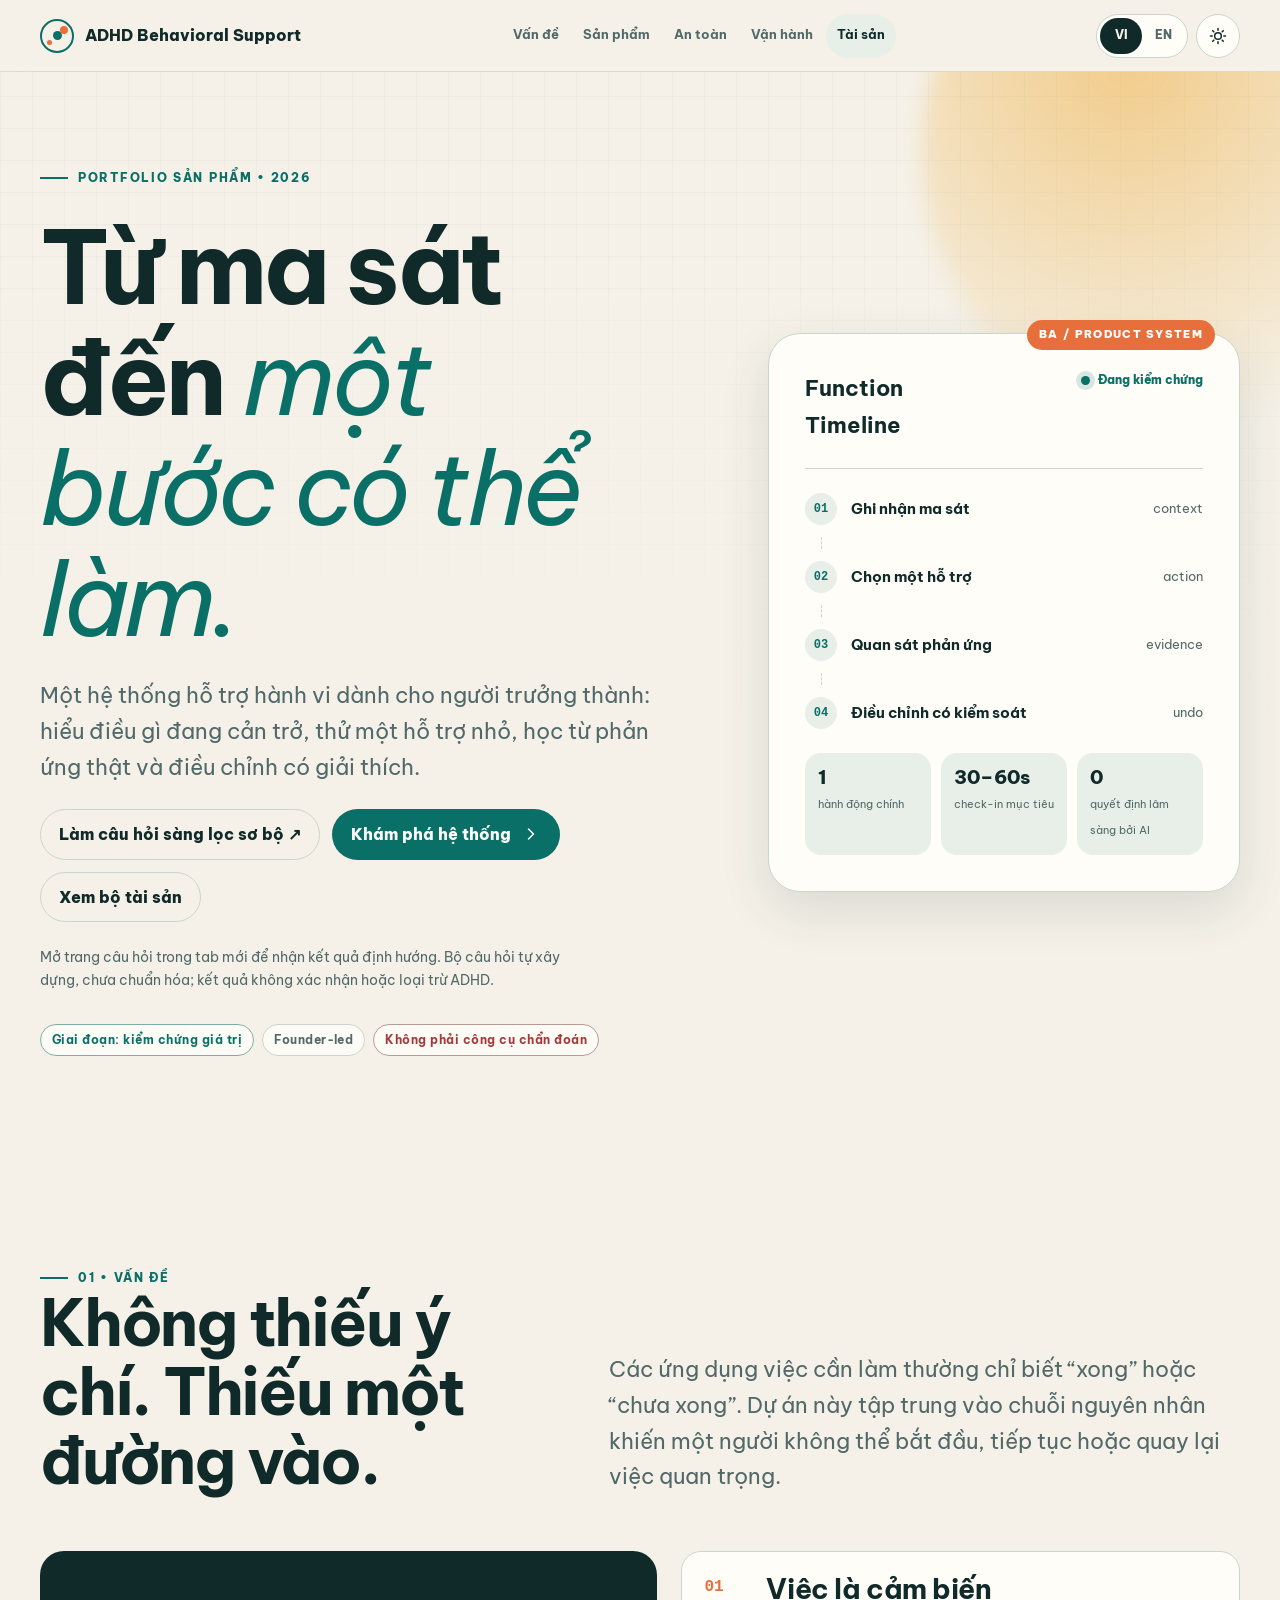
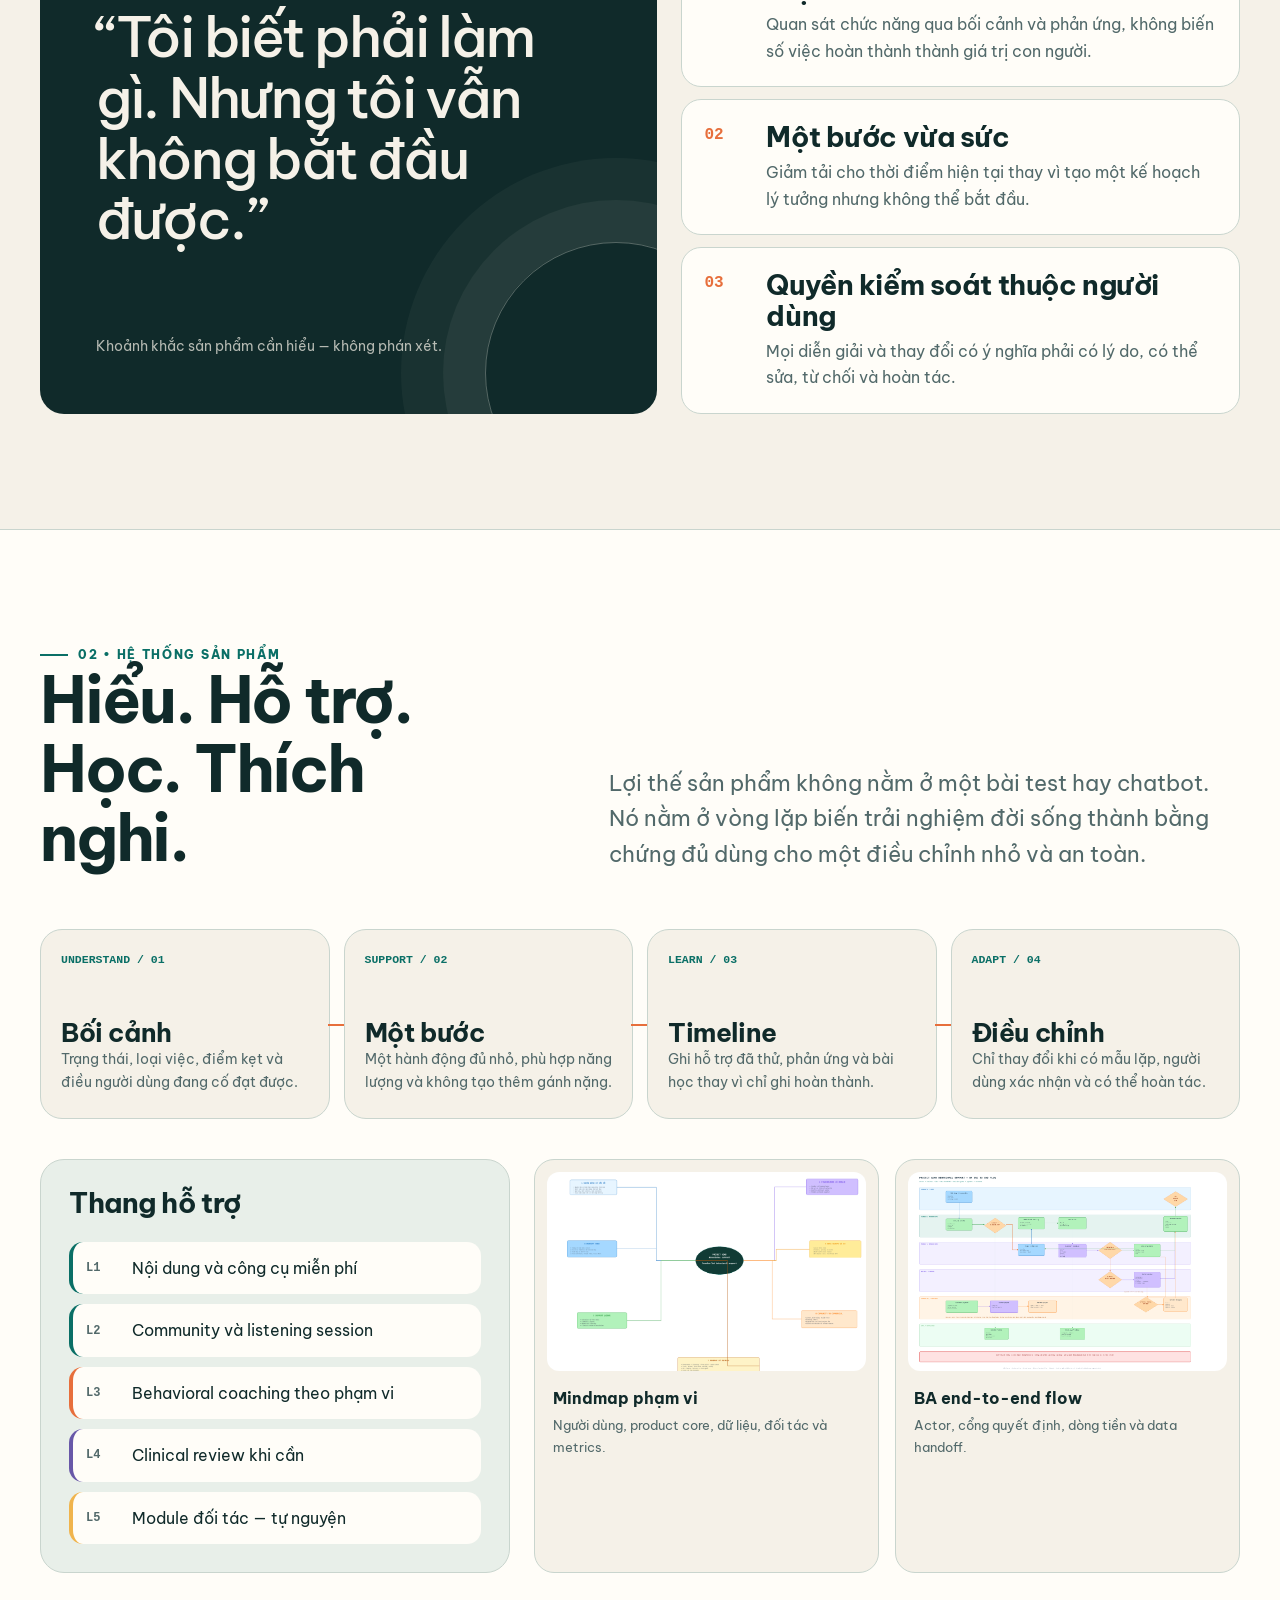
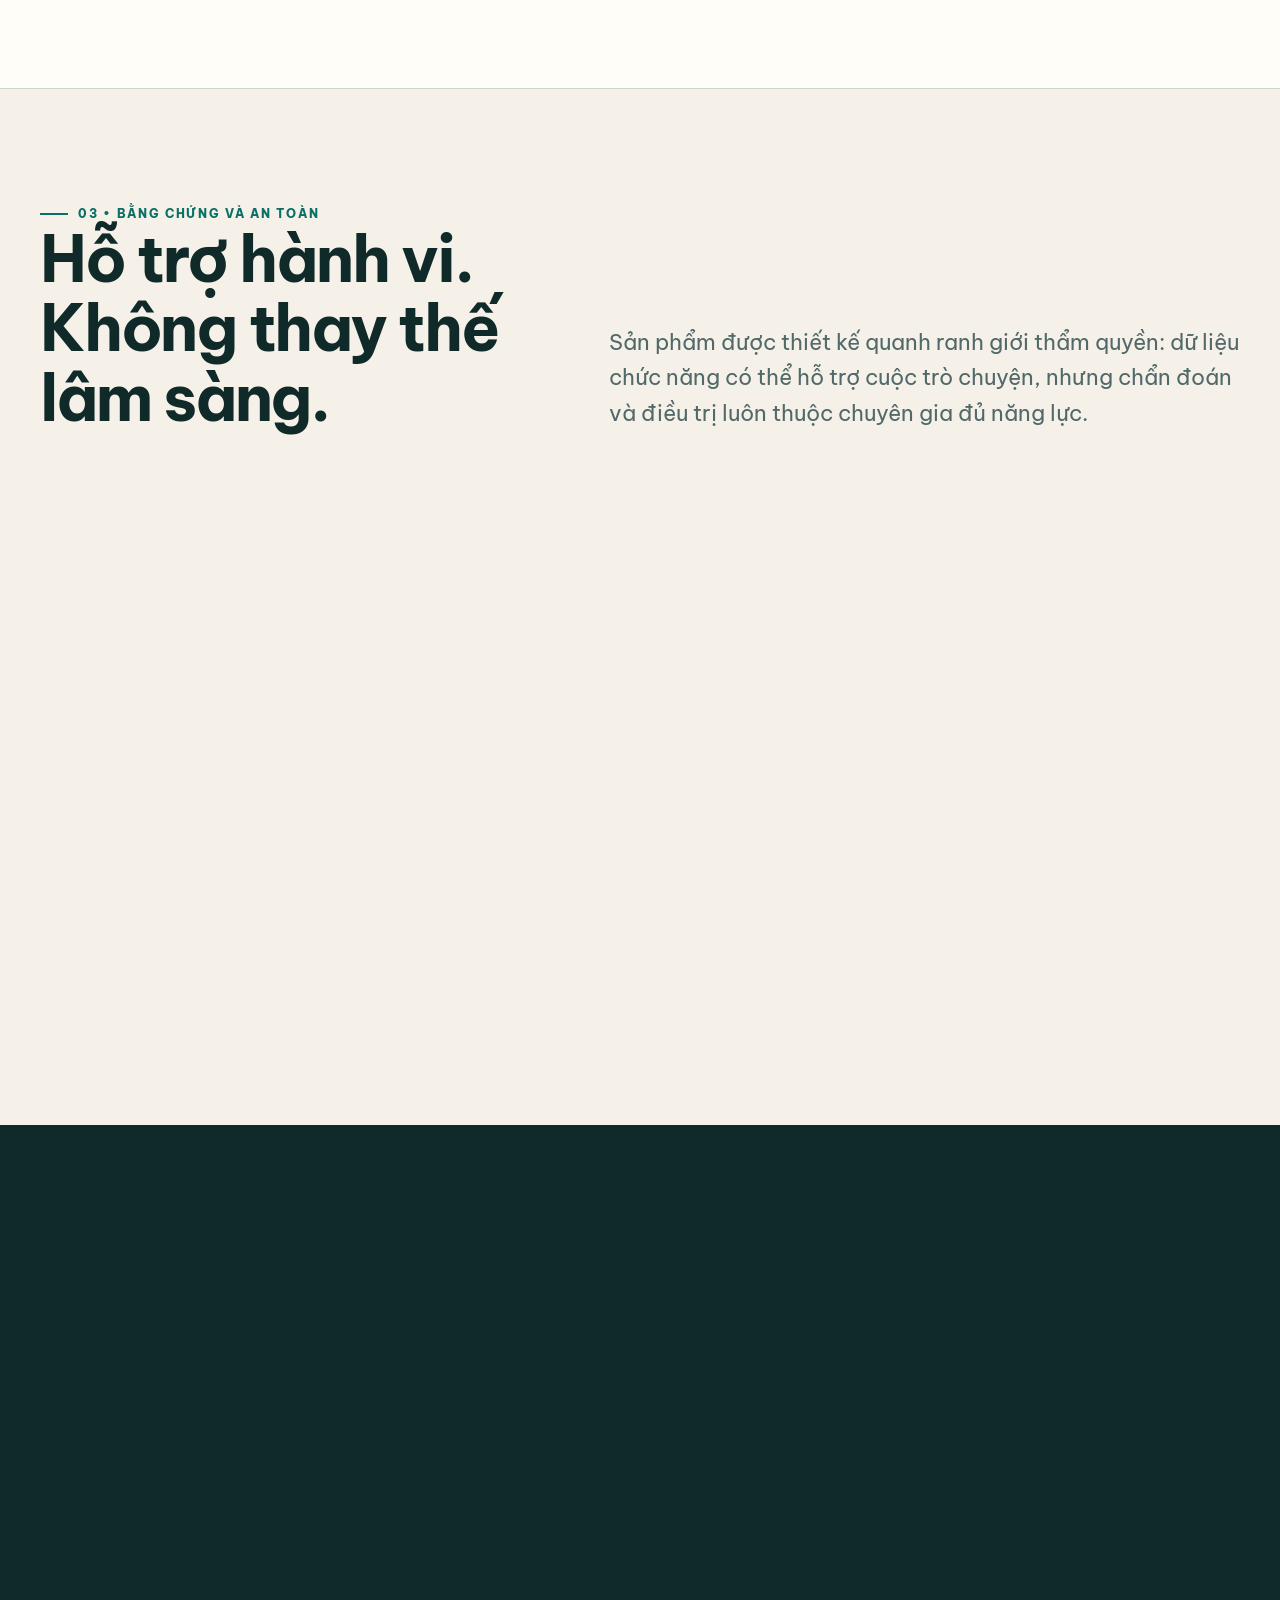
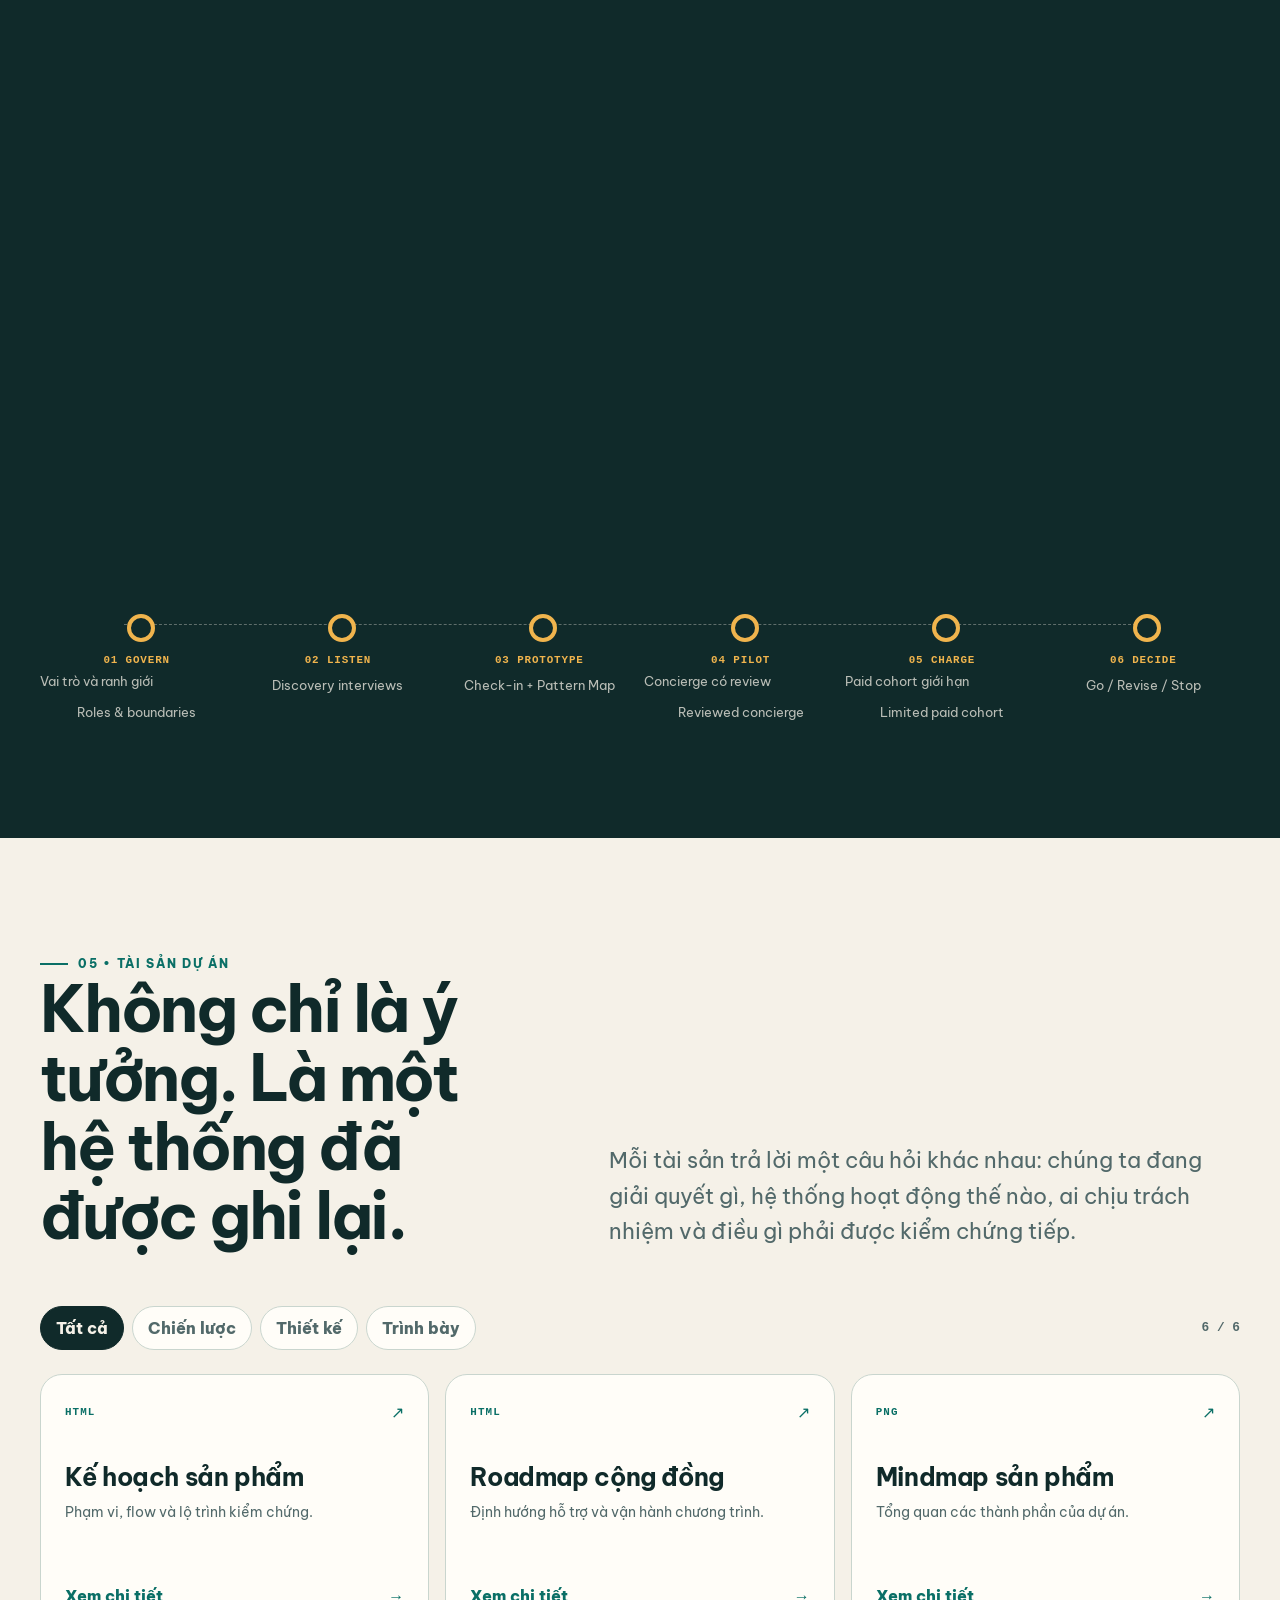
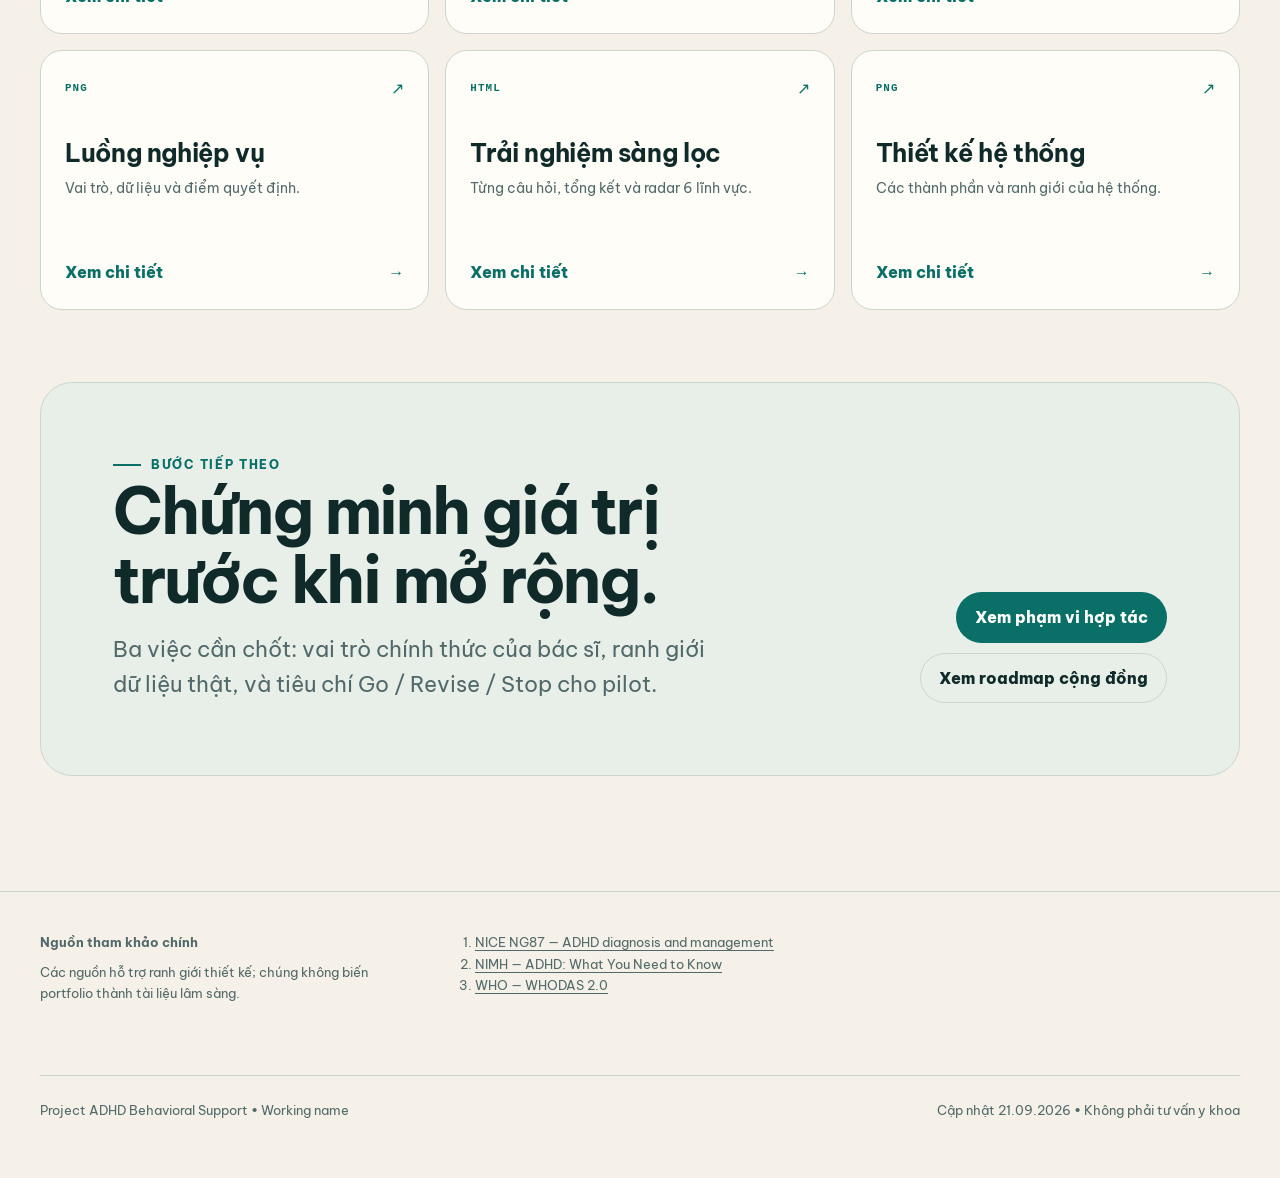
==== projects/adhd/index.html @ bce30be8 "feat(adhd): publish project overview and screening experience" ====
<!doctype html>
<html lang="vi" data-theme="system">
<head>
  <meta charset="utf-8">
  <meta name="viewport" content="width=device-width,initial-scale=1">
  <meta name="description" content="Portfolio sản phẩm Project ADHD Behavioral Support — từ ma sát chức năng đến một bước hành động an toàn, có thể kiểm chứng.">
  <meta name="color-scheme" content="light dark">
  <title>Project ADHD Behavioral Support — Product Portfolio</title>
  <link rel="preconnect" href="https://fonts.googleapis.com">
  <link rel="preconnect" href="https://fonts.gstatic.com" crossorigin>
  <link href="https://fonts.googleapis.com/css2?family=Be+Vietnam+Pro:ital,wght@0,300;0,400;0,500;0,600;0,700;0,800;0,900;1,400;1,600&amp;display=swap" rel="stylesheet">
  <style>
    :root {
      --ink:#102a2a;--muted:#52696a;--paper:#f5f1e8;--surface:#fffdf8;--soft:#e8efe9;--line:#c9d5ce;
      --teal:#0a6f66;--teal-2:#0e9184;--orange:#e76f3c;--amber:#f0b44d;--blue:#2f6f9f;--violet:#6858a8;
      --danger:#a23a36;--shadow:0 18px 50px rgba(25,55,52,.12);--radius:24px;--max:1200px;--header:72px;
    }
    :root[data-theme="dark"]{--ink:#ecf7f2;--muted:#acc1ba;--paper:#0b1818;--surface:#102322;--soft:#17302d;--line:#294945;--teal:#60d0c0;--teal-2:#86e2d5;--orange:#ff9469;--amber:#f4ca78;--blue:#83bde5;--violet:#b9a9f0;--danger:#ff9a94;--shadow:0 20px 60px rgba(0,0,0,.28)}
    @media(prefers-color-scheme:dark){:root:not([data-theme="light"]){--ink:#ecf7f2;--muted:#acc1ba;--paper:#0b1818;--surface:#102322;--soft:#17302d;--line:#294945;--teal:#60d0c0;--teal-2:#86e2d5;--orange:#ff9469;--amber:#f4ca78;--blue:#83bde5;--violet:#b9a9f0;--danger:#ff9a94;--shadow:0 20px 60px rgba(0,0,0,.28)}}
    *{box-sizing:border-box}html{scroll-behavior:smooth;scroll-padding-top:calc(var(--header) + 16px)}
    body{margin:0;background:var(--paper);color:var(--ink);font-family:"Be Vietnam Pro","Segoe UI",Tahoma,sans-serif;font-size:16px;line-height:1.65;overflow-x:hidden}
    body::before{content:"";position:fixed;inset:0;pointer-events:none;z-index:-2;background-image:linear-gradient(rgba(10,111,102,.045) 1px,transparent 1px),linear-gradient(90deg,rgba(10,111,102,.045) 1px,transparent 1px);background-size:32px 32px;mask-image:linear-gradient(to bottom,black,transparent 82%)}
    a{color:inherit}img{max-width:100%;display:block}button,a{touch-action:manipulation}button{font:inherit}:focus-visible{outline:3px solid var(--orange);outline-offset:4px}
    .skip{position:fixed;left:16px;top:-80px;z-index:200;background:var(--ink);color:var(--paper);padding:12px 16px;border-radius:10px;text-decoration:none}.skip:focus{top:12px}
    .shell{width:min(calc(100% - 40px),var(--max));margin-inline:auto}.copy{display:none}body[data-language="vi"] .copy.vi,body[data-language="en"] .copy.en{display:revert}
    .eyebrow{display:flex;align-items:center;gap:10px;color:var(--teal);font-size:.76rem;font-weight:800;letter-spacing:.14em;text-transform:uppercase}.eyebrow::before{content:"";width:28px;height:2px;background:currentColor}
    h1,h2,h3{font-family:"Be Vietnam Pro","Segoe UI",sans-serif;font-weight:700;line-height:1.08;margin:0}h1,h2{letter-spacing:-.035em}h1{font-size:clamp(3rem,8vw,7.5rem);max-width:11ch}h2{font-size:clamp(2.25rem,5vw,4.8rem);max-width:13ch}h3{font-size:clamp(1.3rem,2.2vw,2rem);letter-spacing:-.015em}p{margin:0}
    .kicker{font-size:clamp(1.12rem,2vw,1.35rem);max-width:62ch;color:var(--muted)}
    #screening-note{font-size:.875rem;color:var(--muted);max-width:62ch}
    .tag{display:inline-flex;align-items:center;min-height:32px;padding:5px 11px;border:1px solid var(--line);border-radius:999px;color:var(--muted);font-size:.76rem;font-weight:700;letter-spacing:.04em;background:color-mix(in srgb,var(--surface) 82%,transparent)}.tag.live{color:var(--teal);border-color:color-mix(in srgb,var(--teal) 38%,var(--line))}.tag.warn{color:var(--danger);border-color:color-mix(in srgb,var(--danger) 38%,var(--line))}
    .button{display:inline-flex;align-items:center;justify-content:center;gap:10px;min-height:48px;padding:11px 18px;border-radius:999px;border:1px solid transparent;background:var(--teal);color:#fff;text-decoration:none;font-weight:800;cursor:pointer;transition:transform .2s ease,box-shadow .2s ease}.button:hover{transform:translateY(-2px);box-shadow:0 10px 24px rgba(10,111,102,.22)}.button.secondary{background:transparent;color:var(--ink);border-color:var(--line);box-shadow:none}
    .icon{width:20px;height:20px;stroke:currentColor;stroke-width:1.8;fill:none;stroke-linecap:round;stroke-linejoin:round;flex:none}
    .topbar{position:sticky;top:0;z-index:100;height:var(--header);background:color-mix(in srgb,var(--paper) 88%,transparent);backdrop-filter:blur(14px);border-bottom:1px solid color-mix(in srgb,var(--line) 70%,transparent)}.topbar .shell{height:100%;display:flex;align-items:center;justify-content:space-between;gap:18px}
    .brand{display:flex;align-items:center;gap:11px;text-decoration:none;font-weight:800;white-space:nowrap}.brand-mark{width:34px;height:34px;border-radius:50%;border:2px solid var(--teal);display:grid;place-items:center;position:relative}.brand-mark::before,.brand-mark::after{content:"";position:absolute;background:var(--orange);border-radius:50%}.brand-mark::before{width:8px;height:8px;top:5px;right:4px}.brand-mark::after{width:5px;height:5px;bottom:6px;left:5px}.brand-mark span{width:9px;height:9px;background:var(--teal);border-radius:50%}
    .nav{display:flex;align-items:center;gap:2px}.nav a{min-height:44px;display:flex;align-items:center;padding:0 11px;text-decoration:none;color:var(--muted);font-size:.84rem;font-weight:700;border-radius:999px}.nav a:hover,.nav a.active{color:var(--ink);background:var(--soft)}
    .controls{display:flex;align-items:center;gap:8px}.control{min-width:44px;height:44px;border:1px solid var(--line);background:var(--surface);color:var(--ink);border-radius:50%;display:grid;place-items:center;cursor:pointer}.language{display:flex;padding:3px;border:1px solid var(--line);border-radius:999px;background:var(--surface)}.language button{height:36px;min-width:42px;border:0;border-radius:999px;background:transparent;color:var(--muted);font-size:.78rem;font-weight:800;cursor:pointer}.language button[aria-pressed="true"]{background:var(--ink);color:var(--paper)}
    section{position:relative;padding:clamp(72px,9vw,132px) 0}.section-head{display:grid;grid-template-columns:.85fr 1.15fr;gap:clamp(36px,8vw,120px);align-items:end;margin-bottom:56px}.section-head .kicker{justify-self:end}
    .hero{min-height:calc(100dvh - var(--header));display:grid;align-items:center;padding:clamp(56px,8vw,96px) 0;overflow:hidden}.hero::after{content:"";position:absolute;width:min(46vw,700px);aspect-ratio:1;border-radius:50%;right:-18vw;top:-20%;background:radial-gradient(circle at 35% 35%,color-mix(in srgb,var(--amber) 60%,transparent),transparent 70%);filter:blur(10px);z-index:-1}.hero-grid{display:grid;grid-template-columns:1.15fr .85fr;gap:clamp(36px,7vw,100px);align-items:center}.hero-copy{display:grid;gap:24px}.hero-title em{font-weight:400;color:var(--teal);font-style:italic}.hero-actions{display:flex;flex-wrap:wrap;gap:12px}.hero-meta{display:flex;flex-wrap:wrap;gap:8px;padding-top:8px}
    .signal-card{background:var(--surface);border:1px solid var(--line);border-radius:32px;box-shadow:var(--shadow);padding:clamp(22px,4vw,36px);transform:rotate(1.5deg);position:relative}.signal-card::before{content:"BA / PRODUCT SYSTEM";position:absolute;top:-14px;right:24px;background:var(--orange);color:#fff;border-radius:999px;padding:6px 12px;font-size:.68rem;font-weight:900;letter-spacing:.12em}.signal-top{display:flex;justify-content:space-between;gap:16px;align-items:flex-start;padding-bottom:24px;border-bottom:1px solid var(--line)}.signal-top strong{font-family:"Be Vietnam Pro","Segoe UI",sans-serif;font-weight:700;font-size:1.4rem}.status-dot{display:inline-flex;align-items:center;gap:8px;color:var(--teal);font-size:.78rem;font-weight:800}.status-dot::before{content:"";width:9px;height:9px;border-radius:50%;background:var(--teal);box-shadow:0 0 0 5px color-mix(in srgb,var(--teal) 16%,transparent)}
    .signal-flow{display:grid;gap:12px;padding:24px 0}.signal-step{display:grid;grid-template-columns:34px 1fr auto;gap:12px;align-items:center}.signal-step .num{width:32px;height:32px;border-radius:50%;display:grid;place-items:center;background:var(--soft);color:var(--teal);font:800 .75rem/1 ui-monospace,monospace}.signal-step b{font-size:.92rem}.signal-step small{color:var(--muted)}.signal-step:not(:last-child)::after{content:"";height:12px;border-left:1px dashed var(--line);grid-column:1;margin-left:16px}.signal-footer{display:grid;grid-template-columns:repeat(3,1fr);gap:10px}.micro-stat{padding:13px;border-radius:16px;background:var(--soft)}.micro-stat b{display:block;font-family:"Be Vietnam Pro","Segoe UI",sans-serif;font-size:1.2rem;font-weight:800;line-height:1.2}.micro-stat span{font-size:.7rem;color:var(--muted)}
    .story-grid{display:grid;grid-template-columns:1.05fr .95fr;gap:24px;align-items:stretch}.problem-card{background:var(--ink);color:var(--paper);border-radius:var(--radius);padding:clamp(28px,5vw,56px);min-height:460px;display:flex;flex-direction:column;justify-content:space-between;position:relative;overflow:hidden}.problem-card::after{content:"";width:260px;height:260px;position:absolute;right:-90px;bottom:-90px;border:1px solid color-mix(in srgb,var(--paper) 30%,transparent);border-radius:50%;box-shadow:0 0 0 42px color-mix(in srgb,var(--paper) 5%,transparent),0 0 0 84px color-mix(in srgb,var(--paper) 4%,transparent)}.problem-card blockquote{margin:0;font-family:"Be Vietnam Pro","Segoe UI",sans-serif;font-size:clamp(2rem,4.4vw,4.4rem);font-weight:500;line-height:1.08;letter-spacing:-.04em;max-width:12ch;position:relative;z-index:1}.problem-card footer{font-size:.88rem;color:color-mix(in srgb,var(--paper) 72%,transparent);position:relative;z-index:1}
    .principles{display:grid;gap:12px}.principle{background:var(--surface);border:1px solid var(--line);border-radius:20px;padding:22px;display:grid;grid-template-columns:46px 1fr;gap:16px;align-items:start}.principle-num{font:700 1rem/1 ui-monospace,monospace;color:var(--orange);padding-top:5px}.principle p{color:var(--muted);margin-top:7px}
    .system{background:var(--surface);border-block:1px solid var(--line)}.loop{display:grid;grid-template-columns:repeat(4,1fr);gap:14px;margin-bottom:40px}.loop-node{position:relative;min-height:190px;padding:24px 20px;border-radius:22px;background:var(--paper);border:1px solid var(--line);display:flex;flex-direction:column;justify-content:space-between}.loop-node::after{content:"";position:absolute;right:-15px;top:50%;width:16px;border-top:2px solid var(--orange);z-index:2}.loop-node:last-child::after{display:none}.loop-node .index{font:800 .72rem/1 ui-monospace,monospace;color:var(--teal)}.loop-node h3{font-size:1.65rem}.loop-node p{color:var(--muted);font-size:.87rem}
    .support-grid{display:grid;grid-template-columns:.8fr 1.2fr;gap:24px;align-items:stretch}.ladder{padding:28px;border-radius:var(--radius);background:var(--soft);border:1px solid var(--line)}.ladder ol{list-style:none;margin:24px 0 0;padding:0;display:grid;gap:10px}.ladder li{display:grid;grid-template-columns:34px 1fr;gap:12px;align-items:center;padding:13px;background:var(--surface);border-radius:14px;border-left:4px solid var(--teal)}.ladder li:nth-child(3){border-color:var(--orange)}.ladder li:nth-child(4){border-color:var(--violet)}.ladder li:nth-child(5){border-color:var(--amber)}.ladder .level{font:800 .75rem/1 ui-monospace,monospace;color:var(--muted)}
    .visual-pair{display:grid;grid-template-columns:repeat(2,1fr);gap:16px}figure{margin:0}.visual-card{background:var(--paper);border:1px solid var(--line);border-radius:20px;padding:12px;display:flex;flex-direction:column;min-height:100%}.visual-card a{display:block;border-radius:12px;overflow:hidden;background:#fff;aspect-ratio:16/10}.visual-card img{width:100%;height:100%;object-fit:cover;object-position:center}.visual-card figcaption{padding:14px 6px 4px;display:grid;gap:4px}.visual-card small{color:var(--muted)}
    .evidence-grid{display:grid;grid-template-columns:1fr 1fr;gap:24px}.source-stack{display:grid;gap:12px}.source-card{display:grid;grid-template-columns:54px 1fr;gap:16px;padding:22px;border:1px solid var(--line);background:var(--surface);border-radius:20px;text-decoration:none;transition:transform .2s ease,border-color .2s ease}.source-card:hover{transform:translateX(4px);border-color:var(--teal)}.source-mark{width:50px;height:50px;border-radius:14px;background:var(--soft);display:grid;place-items:center;color:var(--teal);font-weight:900}.source-card p{color:var(--muted);font-size:.86rem;margin-top:4px}
    .guardrail{border-radius:var(--radius);background:var(--ink);color:var(--paper);padding:clamp(26px,5vw,48px);display:grid;gap:24px}.guardrail-list{display:grid;gap:12px}.guardrail-item{display:grid;grid-template-columns:26px 1fr;gap:12px;align-items:start;color:color-mix(in srgb,var(--paper) 84%,transparent)}.guardrail-item svg{color:var(--orange);margin-top:2px}.guardrail-note{padding-top:20px;border-top:1px solid color-mix(in srgb,var(--paper) 18%,transparent);font-size:.83rem;color:color-mix(in srgb,var(--paper) 62%,transparent)}
    .model{background:var(--ink);color:var(--paper);overflow:hidden}.model .eyebrow{color:var(--amber)}.model .kicker{color:color-mix(in srgb,var(--paper) 68%,transparent)}.operating-model{display:grid;grid-template-columns:repeat(3,1fr);gap:14px;margin-bottom:54px}.role-card{border:1px solid color-mix(in srgb,var(--paper) 18%,transparent);border-radius:22px;padding:26px;background:color-mix(in srgb,var(--paper) 5%,transparent);min-height:300px;display:flex;flex-direction:column}.role-card.featured{background:var(--teal);color:#fff;border-color:transparent;transform:translateY(-12px)}.role-card .role-icon{width:46px;height:46px;border-radius:14px;display:grid;place-items:center;background:color-mix(in srgb,currentColor 10%,transparent);margin-bottom:36px}.role-card p{margin-top:12px;color:color-mix(in srgb,currentColor 72%,transparent)}.role-card ul{padding-left:18px;margin:auto 0 0;color:color-mix(in srgb,currentColor 82%,transparent);font-size:.88rem}
    .rule-strip{display:flex;align-items:flex-start;gap:14px;margin:0 0 64px;padding:18px 20px;border:1px solid color-mix(in srgb,var(--orange) 55%,transparent);border-radius:18px;color:color-mix(in srgb,var(--paper) 82%,transparent)}.roadmap{display:grid;grid-template-columns:repeat(6,1fr);position:relative;gap:8px}.roadmap::before{content:"";position:absolute;left:7%;right:7%;top:22px;border-top:1px dashed color-mix(in srgb,var(--paper) 34%,transparent)}.phase{position:relative;padding-top:52px}.phase::before{content:"";position:absolute;top:12px;left:calc(50% - 10px);width:20px;height:20px;border-radius:50%;background:var(--ink);border:4px solid var(--amber);z-index:2}.phase b{display:block;text-align:center;font:800 .68rem/1.2 ui-monospace,monospace;color:var(--amber);letter-spacing:.08em}.phase span{display:block;text-align:center;margin-top:8px;font-size:.82rem;color:color-mix(in srgb,var(--paper) 74%,transparent)}
    .asset-toolbar{display:flex;justify-content:space-between;gap:18px;align-items:center;margin-bottom:24px}.filters{display:flex;flex-wrap:wrap;gap:8px}.filter{min-height:44px;padding:8px 15px;border:1px solid var(--line);border-radius:999px;background:var(--surface);color:var(--muted);font-weight:800;cursor:pointer}.filter[aria-pressed="true"]{background:var(--ink);color:var(--paper);border-color:var(--ink)}.asset-count{color:var(--muted);font:700 .8rem/1 ui-monospace,monospace}.asset-grid{display:grid;grid-template-columns:repeat(3,1fr);gap:16px}.asset-card{min-height:260px;border:1px solid var(--line);border-radius:22px;background:var(--surface);padding:24px;display:flex;flex-direction:column;text-decoration:none;transition:transform .2s ease,box-shadow .2s ease}.asset-card:hover{transform:translateY(-4px);box-shadow:var(--shadow)}.asset-card[hidden]{display:none}.asset-top{display:flex;justify-content:space-between;gap:12px;align-items:center;color:var(--teal)}.asset-type{font:800 .68rem/1 ui-monospace,monospace;letter-spacing:.1em}.asset-card h3{margin-top:38px;font-size:1.55rem}.asset-card p{color:var(--muted);font-size:.87rem;margin:10px 0 28px}.asset-link{margin-top:auto;display:flex;align-items:center;justify-content:space-between;font-weight:800;color:var(--teal)}
    .cta{margin-top:72px;border-radius:32px;padding:clamp(32px,6vw,72px);background:var(--soft);border:1px solid var(--line);display:grid;grid-template-columns:1.2fr .8fr;gap:40px;align-items:end}.cta h2{max-width:15ch}.cta-actions{display:flex;flex-wrap:wrap;justify-content:flex-end;gap:10px}
    .references{border-top:1px solid var(--line);padding:40px 0 56px;color:var(--muted);font-size:.82rem}.references .shell{display:grid;grid-template-columns:.65fr 1.35fr;gap:40px}.references ol{margin:0;padding-left:18px}.references a{text-underline-offset:3px}.footer-line{display:flex;justify-content:space-between;gap:24px;margin-top:30px;padding-top:24px;border-top:1px solid var(--line)}.reveal{opacity:0;transform:translateY(18px);transition:opacity .45s ease,transform .45s ease}.reveal.in{opacity:1;transform:none}
    @media(max-width:1000px){.nav{display:none}.hero-grid,.story-grid,.support-grid,.evidence-grid{grid-template-columns:1fr}.hero{min-height:auto}.signal-card{transform:none;max-width:720px}.loop{grid-template-columns:repeat(2,1fr)}.loop-node:nth-child(2)::after{display:none}.operating-model{grid-template-columns:1fr}.role-card.featured{transform:none}.role-card{min-height:auto}.roadmap{grid-template-columns:repeat(3,1fr);row-gap:28px}.roadmap::before{display:none}.phase{padding-top:42px}.asset-grid{grid-template-columns:repeat(2,1fr)}.cta{grid-template-columns:1fr}.cta-actions{justify-content:flex-start}}
    @media(max-width:720px){:root{--header:64px}.shell{width:min(calc(100% - 28px),var(--max))}.brand span:last-child{display:none}.language button{min-width:38px}.control{min-width:42px;width:42px}.section-head{grid-template-columns:1fr;gap:18px;margin-bottom:36px}.section-head .kicker{justify-self:start}.hero-grid{gap:44px}.hero-actions .button{width:100%}.signal-footer{grid-template-columns:1fr}.problem-card{min-height:390px}.loop{grid-template-columns:1fr}.loop-node::after{display:none}.visual-pair{grid-template-columns:1fr}.roadmap{grid-template-columns:repeat(2,1fr)}.asset-toolbar{align-items:flex-start;flex-direction:column}.asset-grid{grid-template-columns:1fr}.asset-card{min-height:230px}.references .shell{grid-template-columns:1fr}.footer-line{flex-direction:column}.cta-actions .button{width:100%}}
    @media(max-width:390px){.hero{padding-top:44px}.signal-card{padding:20px}.signal-step{grid-template-columns:32px 1fr}.signal-step small{display:none}.roadmap{grid-template-columns:1fr}.phase::before{left:16px}.phase{text-align:left;padding-left:52px;padding-top:10px}.phase b,.phase span{text-align:left}}
    @media(prefers-reduced-motion:reduce){html{scroll-behavior:auto}*,*::before,*::after{animation-duration:.01ms!important;animation-iteration-count:1!important;transition-duration:.01ms!important}.reveal{opacity:1;transform:none}}
    @media print{.topbar,.hero-actions,.asset-toolbar{display:none}.hero{min-height:auto}section{padding:42px 0}.reveal{opacity:1;transform:none}.model{break-before:page}.asset-card{break-inside:avoid}}
  </style>
</head>
<body data-language="vi">
  <a class="skip" href="#main"><span class="copy vi">Bỏ qua điều hướng</span><span class="copy en">Skip navigation</span></a>
  <header class="topbar"><div class="shell">
    <a class="brand" href="#hero" aria-label="Project ADHD Behavioral Support"><span class="brand-mark" aria-hidden="true"><span></span></span><span>ADHD Behavioral Support</span></a>
    <nav class="nav" aria-label="Primary navigation"><a href="#story"><span class="copy vi">Vấn đề</span><span class="copy en">Problem</span></a><a href="#system"><span class="copy vi">Sản phẩm</span><span class="copy en">Product</span></a><a href="#evidence"><span class="copy vi">An toàn</span><span class="copy en">Safety</span></a><a href="#model"><span class="copy vi">Vận hành</span><span class="copy en">Model</span></a><a href="#assets"><span class="copy vi">Tài sản</span><span class="copy en">Assets</span></a></nav>
    <div class="controls"><div class="language" role="group" aria-label="Language"><button type="button" data-language-button="vi" aria-pressed="true">VI</button><button type="button" data-language-button="en" aria-pressed="false">EN</button></div><button class="control" id="themeButton" type="button" aria-label="Đổi giao diện sáng tối" title="System theme"><svg class="icon" viewBox="0 0 24 24" aria-hidden="true"><path d="M12 3v2M12 19v2M3 12h2M19 12h2M5.6 5.6 7 7M17 17l1.4 1.4M18.4 5.6 17 7M7 17l-1.4 1.4"/><circle cx="12" cy="12" r="4"/></svg></button></div>
  </div></header>
  <main id="main">
    <section class="hero" id="hero"><div class="shell hero-grid">
      <div class="hero-copy reveal"><div class="eyebrow"><span class="copy vi">Portfolio sản phẩm • 2026</span><span class="copy en">Product portfolio • 2026</span></div><h1 class="hero-title"><span class="copy vi">Từ ma sát đến <em>một bước có thể làm.</em></span><span class="copy en">From friction to <em>one doable step.</em></span></h1><p class="kicker copy vi">Một hệ thống hỗ trợ hành vi dành cho người trưởng thành: hiểu điều gì đang cản trở, thử một hỗ trợ nhỏ, học từ phản ứng thật và điều chỉnh có giải thích.</p><p class="kicker copy en">A behavioral support system for adults: understand what gets in the way, try one small support, learn from the real response, and adapt with explanation.</p><div class="hero-actions"><a class="button secondary" href="screening.html" target="_blank" rel="noopener" aria-describedby="screening-note"><span class="copy vi">Làm câu hỏi sàng lọc sơ bộ ↗</span><span class="copy en">Open preliminary screening (Vietnamese) ↗</span></a><a class="button" href="#system"><span class="copy vi">Khám phá hệ thống</span><span class="copy en">Explore the system</span><svg class="icon" viewBox="0 0 24 24" aria-hidden="true"><path d="m9 18 6-6-6-6"/></svg></a><a class="button secondary" href="#assets"><span class="copy vi">Xem bộ tài sản</span><span class="copy en">View artifacts</span></a></div><p id="screening-note" class="muted"><span class="copy vi">Mở trang câu hỏi trong tab mới để nhận kết quả định hướng. Bộ câu hỏi tự xây dựng, chưa chuẩn hóa; kết quả không xác nhận hoặc loại trừ ADHD.</span><span class="copy en">Opens the questionnaire in a new tab for directional results. This custom questionnaire is not validated; results do not confirm or rule out ADHD.</span></p><div class="hero-meta"><span class="tag live"><span class="copy vi">Giai đoạn: kiểm chứng giá trị</span><span class="copy en">Stage: value validation</span></span><span class="tag">Founder-led</span><span class="tag warn"><span class="copy vi">Không phải công cụ chẩn đoán</span><span class="copy en">Not a diagnostic tool</span></span></div></div>
      <aside class="signal-card reveal" aria-label="Product loop summary"><div class="signal-top"><strong>Function<br>Timeline</strong><span class="status-dot"><span class="copy vi">Đang kiểm chứng</span><span class="copy en">In validation</span></span></div><div class="signal-flow"><div class="signal-step"><span class="num">01</span><b><span class="copy vi">Ghi nhận ma sát</span><span class="copy en">Capture friction</span></b><small>context</small></div><div class="signal-step"><span class="num">02</span><b><span class="copy vi">Chọn một hỗ trợ</span><span class="copy en">Choose one support</span></b><small>action</small></div><div class="signal-step"><span class="num">03</span><b><span class="copy vi">Quan sát phản ứng</span><span class="copy en">Observe response</span></b><small>evidence</small></div><div class="signal-step"><span class="num">04</span><b><span class="copy vi">Điều chỉnh có kiểm soát</span><span class="copy en">Adapt with control</span></b><small>undo</small></div></div><div class="signal-footer"><div class="micro-stat"><b>1</b><span class="copy vi">hành động chính</span><span class="copy en">primary action</span></div><div class="micro-stat"><b>30–60s</b><span class="copy vi">check-in mục tiêu</span><span class="copy en">target check-in</span></div><div class="micro-stat"><b>0</b><span class="copy vi">quyết định lâm sàng bởi AI</span><span class="copy en">AI clinical decisions</span></div></div></aside>
    </div></section>
    <section id="story"><div class="shell">
      <header class="section-head reveal"><div><div class="eyebrow"><span class="copy vi">01 • Vấn đề</span><span class="copy en">01 • The problem</span></div><h2><span class="copy vi">Không thiếu ý chí. Thiếu một đường vào.</span><span class="copy en">Not a lack of will. A missing entry point.</span></h2></div><p class="kicker copy vi">Các ứng dụng việc cần làm thường chỉ biết “xong” hoặc “chưa xong”. Dự án này tập trung vào chuỗi nguyên nhân khiến một người không thể bắt đầu, tiếp tục hoặc quay lại việc quan trọng.</p><p class="kicker copy en">Most task apps only know “done” or “not done.” This project examines the chain of causes that prevents a person from starting, continuing, or returning to meaningful work.</p></header>
      <div class="story-grid"><article class="problem-card reveal"><blockquote><span class="copy vi">“Tôi biết phải làm gì. Nhưng tôi vẫn không bắt đầu được.”</span><span class="copy en">“I know what to do. I still cannot start.”</span></blockquote><footer><span class="copy vi">Khoảnh khắc sản phẩm cần hiểu — không phán xét.</span><span class="copy en">The moment the product must understand — without judgment.</span></footer></article><div class="principles"><article class="principle reveal"><span class="principle-num">01</span><div><h3><span class="copy vi">Việc là cảm biến</span><span class="copy en">Tasks are sensors</span></h3><p class="copy vi">Quan sát chức năng qua bối cảnh và phản ứng, không biến số việc hoàn thành thành giá trị con người.</p><p class="copy en">Observe functioning through context and response; never turn completion counts into human worth.</p></div></article><article class="principle reveal"><span class="principle-num">02</span><div><h3><span class="copy vi">Một bước vừa sức</span><span class="copy en">One feasible step</span></h3><p class="copy vi">Giảm tải cho thời điểm hiện tại thay vì tạo một kế hoạch lý tưởng nhưng không thể bắt đầu.</p><p class="copy en">Reduce the current load instead of generating an ideal plan that cannot be started.</p></div></article><article class="principle reveal"><span class="principle-num">03</span><div><h3><span class="copy vi">Quyền kiểm soát thuộc người dùng</span><span class="copy en">The user stays in control</span></h3><p class="copy vi">Mọi diễn giải và thay đổi có ý nghĩa phải có lý do, có thể sửa, từ chối và hoàn tác.</p><p class="copy en">Every meaningful interpretation or change needs a reason and must be editable, rejectable, and reversible.</p></div></article></div></div>
    </div></section>
    <section class="system" id="system"><div class="shell">
      <header class="section-head reveal"><div><div class="eyebrow"><span class="copy vi">02 • Hệ thống sản phẩm</span><span class="copy en">02 • Product system</span></div><h2><span class="copy vi">Hiểu. Hỗ trợ. Học. Thích nghi.</span><span class="copy en">Understand. Support. Learn. Adapt.</span></h2></div><p class="kicker copy vi">Lợi thế sản phẩm không nằm ở một bài test hay chatbot. Nó nằm ở vòng lặp biến trải nghiệm đời sống thành bằng chứng đủ dùng cho một điều chỉnh nhỏ và an toàn.</p><p class="kicker copy en">The product advantage is not a test or chatbot. It is a loop that turns lived experience into enough evidence for one small, safe adjustment.</p></header>
      <div class="loop" aria-label="Core product loop"><article class="loop-node reveal"><span class="index">UNDERSTAND / 01</span><div><h3><span class="copy vi">Bối cảnh</span><span class="copy en">Context</span></h3><p class="copy vi">Trạng thái, loại việc, điểm kẹt và điều người dùng đang cố đạt được.</p><p class="copy en">State, task type, friction point, and the desired outcome.</p></div></article><article class="loop-node reveal"><span class="index">SUPPORT / 02</span><div><h3><span class="copy vi">Một bước</span><span class="copy en">One step</span></h3><p class="copy vi">Một hành động đủ nhỏ, phù hợp năng lượng và không tạo thêm gánh nặng.</p><p class="copy en">A step small enough for current capacity without adding burden.</p></div></article><article class="loop-node reveal"><span class="index">LEARN / 03</span><div><h3>Timeline</h3><p class="copy vi">Ghi hỗ trợ đã thử, phản ứng và bài học thay vì chỉ ghi hoàn thành.</p><p class="copy en">Record support, response, and learning rather than completion alone.</p></div></article><article class="loop-node reveal"><span class="index">ADAPT / 04</span><div><h3><span class="copy vi">Điều chỉnh</span><span class="copy en">Adjustment</span></h3><p class="copy vi">Chỉ thay đổi khi có mẫu lặp, người dùng xác nhận và có thể hoàn tác.</p><p class="copy en">Change only after repetition, user confirmation, and with an undo path.</p></div></article></div>
      <div class="support-grid"><article class="ladder reveal"><h3><span class="copy vi">Thang hỗ trợ</span><span class="copy en">Support ladder</span></h3><ol><li><span class="level">L1</span><span class="copy vi">Nội dung và công cụ miễn phí</span><span class="copy en">Education and free tools</span></li><li><span class="level">L2</span><span class="copy vi">Community và listening session</span><span class="copy en">Community and listening sessions</span></li><li><span class="level">L3</span><span class="copy vi">Behavioral coaching theo phạm vi</span><span class="copy en">Scoped behavioral coaching</span></li><li><span class="level">L4</span><span class="copy vi">Clinical review khi cần</span><span class="copy en">Clinical review when needed</span></li><li><span class="level">L5</span><span class="copy vi">Module đối tác — tự nguyện</span><span class="copy en">Optional partner modules</span></li></ol></article><div class="visual-pair"><figure class="visual-card reveal"><a href="assets/mindmap-project-adhd-behavioral-support.png" target="_blank"><img src="assets/mindmap-project-adhd-behavioral-support.png" width="3840" height="2940" loading="lazy" alt="Mindmap phạm vi Project ADHD Behavioral Support"></a><figcaption><strong><span class="copy vi">Mindmap phạm vi</span><span class="copy en">Product scope mindmap</span></strong><small><span class="copy vi">Người dùng, product core, dữ liệu, đối tác và metrics.</span><span class="copy en">Users, core product, data, partners, and metrics.</span></small></figcaption></figure><figure class="visual-card reveal"><a href="assets/ba-end-to-end-flow-project-adhd-behavioral-support.png" target="_blank"><img src="assets/ba-end-to-end-flow-project-adhd-behavioral-support.png" width="4764" height="3052" loading="lazy" alt="BA end-to-end flow của Project ADHD Behavioral Support"></a><figcaption><strong>BA end-to-end flow</strong><small><span class="copy vi">Actor, cổng quyết định, dòng tiền và data handoff.</span><span class="copy en">Actors, decision gates, payments, and data handoffs.</span></small></figcaption></figure></div></div>
    </div></section>
    <section id="evidence"><div class="shell">
      <header class="section-head reveal"><div><div class="eyebrow"><span class="copy vi">03 • Bằng chứng và an toàn</span><span class="copy en">03 • Evidence and safety</span></div><h2><span class="copy vi">Hỗ trợ hành vi. Không thay thế lâm sàng.</span><span class="copy en">Behavioral support. Not clinical substitution.</span></h2></div><p class="kicker copy vi">Sản phẩm được thiết kế quanh ranh giới thẩm quyền: dữ liệu chức năng có thể hỗ trợ cuộc trò chuyện, nhưng chẩn đoán và điều trị luôn thuộc chuyên gia đủ năng lực.</p><p class="kicker copy en">Functional data may support a conversation, while diagnosis and treatment remain with qualified professionals.</p></header>
      <div class="evidence-grid"><div class="source-stack"><a class="source-card reveal" href="https://www.nice.org.uk/guidance/ng87/chapter/recommendations" target="_blank" rel="noreferrer"><span class="source-mark">N</span><div><strong>NICE NG87</strong><p class="copy vi">Chẩn đoán dựa trên đánh giá đầy đủ; không chỉ dựa vào thang điểm hoặc quan sát.</p><p class="copy en">Diagnosis requires comprehensive assessment and cannot rely on rating scales or observation alone.</p></div></a><a class="source-card reveal" href="https://www.nimh.nih.gov/health/publications/attention-deficit-hyperactivity-disorder-what-you-need-to-know" target="_blank" rel="noreferrer"><span class="source-mark">NI</span><div><strong>NIMH</strong><p class="copy vi">Đánh giá xem xét lịch sử, nhiều bối cảnh và các nguyên nhân khác có biểu hiện tương tự.</p><p class="copy en">Assessment considers history, multiple settings, and alternative causes.</p></div></a><a class="source-card reveal" href="https://www.who.int/classifications/international-classification-of-functioning-disability-and-health/who-disability-assessment-schedule" target="_blank" rel="noreferrer"><span class="source-mark">W</span><div><strong>WHO WHODAS 2.0</strong><p class="copy vi">Khung đo chức năng tổng quát; việc số hóa hoặc tái sử dụng phải kiểm tra cấp phép.</p><p class="copy en">A generic functioning framework; digitization or reproduction requires a licensing check.</p></div></a></div>
      <article class="guardrail reveal"><div><div class="eyebrow" style="color:var(--orange)"><span class="copy vi">Ranh giới cứng</span><span class="copy en">Hard boundaries</span></div><h3><span class="copy vi">Những điều hệ thống không được làm</span><span class="copy en">What the system must never do</span></h3></div><div class="guardrail-list"><div class="guardrail-item"><svg class="icon" viewBox="0 0 24 24"><path d="m5 12 4 4L19 6"/></svg><span class="copy vi">Không tự chẩn đoán hoặc đưa xác suất ADHD.</span><span class="copy en">No automated diagnosis or ADHD probability.</span></div><div class="guardrail-item"><svg class="icon" viewBox="0 0 24 24"><path d="m5 12 4 4L19 6"/></svg><span class="copy vi">Không khuyên hoặc điều chỉnh thuốc thay bác sĩ.</span><span class="copy en">No medication advice or adjustment in place of a doctor.</span></div><div class="guardrail-item"><svg class="icon" viewBox="0 0 24 24"><path d="m5 12 4 4L19 6"/></svg><span class="copy vi">Không chia sẻ nhật ký thô nếu thiếu consent đúng mục đích.</span><span class="copy en">No raw-journal sharing without purpose-specific consent.</span></div><div class="guardrail-item"><svg class="icon" viewBox="0 0 24 24"><path d="m5 12 4 4L19 6"/></svg><span class="copy vi">Không dùng tên Bạch Mai như endorsement khi chưa có văn bản.</span><span class="copy en">No Bạch Mai endorsement claim without written authority.</span></div><div class="guardrail-item"><svg class="icon" viewBox="0 0 24 24"><path d="m5 12 4 4L19 6"/></svg><span class="copy vi">Không ép mua Genetica hoặc vitamin để được hỗ trợ.</span><span class="copy en">No forced partner purchase as a condition of support.</span></div></div><p class="guardrail-note copy vi">Bác sĩ đang hỗ trợ dự án, nhưng vai trò chính thức, phạm vi clinical review và safety flow vẫn cần được lập thành văn bản.</p><p class="guardrail-note copy en">A doctor supports the project, but formal role, clinical-review scope, and safety flow still require written agreement.</p></article></div>
    </div></section>
    <section class="model" id="model"><div class="shell">
      <header class="section-head reveal"><div><div class="eyebrow"><span class="copy vi">04 • Mô hình vận hành</span><span class="copy en">04 • Operating model</span></div><h2><span class="copy vi">Founder là mắt xích vận hành, không phải trung gian giới thiệu.</span><span class="copy en">The founder is the operating link, not a referral middleman.</span></h2></div><p class="kicker copy vi">Giá trị của founder nằm ở framework, intake, trải nghiệm, attribution, dữ liệu vận hành và điều phối chất lượng — những tài sản tồn tại độc lập với từng đối tác.</p><p class="kicker copy en">Founder value sits in the framework, intake, experience, attribution, operating data, and quality coordination — assets independent of any one partner.</p></header>
      <div class="operating-model"><article class="role-card featured reveal"><span class="role-icon"><svg class="icon" viewBox="0 0 24 24"><circle cx="12" cy="8" r="4"/><path d="M4 21a8 8 0 0 1 16 0"/></svg></span><h3>Founder / Program Owner</h3><p class="copy vi">Sở hữu hành trình khách hàng và hệ thống vận hành.</p><p class="copy en">Owns the customer journey and operating system.</p><ul><li>Central intake & client ID</li><li>Program framework & QA</li><li>Payment, attribution & coordination</li></ul></article><article class="role-card reveal"><span class="role-icon"><svg class="icon" viewBox="0 0 24 24"><path d="M12 2v20M2 12h20"/><circle cx="12" cy="12" r="9"/></svg></span><h3><span class="copy vi">Bác sĩ / Clinical</span><span class="copy en">Doctor / Clinical</span></h3><p class="copy vi">Giữ thẩm quyền lâm sàng trong phạm vi đã thỏa thuận.</p><p class="copy en">Holds clinical authority within the agreed scope.</p><ul><li>Clinical review & safety</li><li>Diagnosis / treatment authority</li><li>Fixed service fee</li></ul></article><article class="role-card reveal"><span class="role-icon"><svg class="icon" viewBox="0 0 24 24"><path d="M4 8h16v12H4zM8 8V4h8v4M8 13h8"/></svg></span><h3><span class="copy vi">Đối tác module</span><span class="copy en">Module partners</span></h3><p class="copy vi">Genetica và vitamin là lựa chọn riêng, không phải lõi giá trị.</p><p class="copy en">Genetica and vitamins are separate options, not the core value.</p><ul><li>Separate price</li><li>Separate consent</li><li>Clear responsibility boundary</li></ul></article></div>
      <div class="rule-strip reveal"><svg class="icon" viewBox="0 0 24 24"><path d="M12 3 2 21h20L12 3Z"/><path d="M12 9v5M12 18h.01"/></svg><span class="copy vi"><strong>Business rule:</strong> khách do dự án tạo có attribution theo thời hạn thỏa thuận; khách có sẵn của đối tác không phát sinh program fee nếu không enroll. Phí bác sĩ và module đối tác tách khỏi doanh thu chương trình.</span><span class="copy en"><strong>Business rule:</strong> project-sourced clients retain attribution for the agreed period; partner-existing clients incur no program fee unless enrolled. Doctor and partner payouts remain distinct from program revenue.</span></div>
      <div class="roadmap" aria-label="Validation roadmap"><div class="phase reveal"><b>01 GOVERN</b><span class="copy vi">Vai trò và ranh giới</span><span class="copy en">Roles & boundaries</span></div><div class="phase reveal"><b>02 LISTEN</b><span>Discovery interviews</span></div><div class="phase reveal"><b>03 PROTOTYPE</b><span>Check-in + Pattern Map</span></div><div class="phase reveal"><b>04 PILOT</b><span class="copy vi">Concierge có review</span><span class="copy en">Reviewed concierge</span></div><div class="phase reveal"><b>05 CHARGE</b><span class="copy vi">Paid cohort giới hạn</span><span class="copy en">Limited paid cohort</span></div><div class="phase reveal"><b>06 DECIDE</b><span>Go / Revise / Stop</span></div></div>
    </div></section>
    <section id="assets"><div class="shell">
      <header class="section-head reveal"><div><div class="eyebrow"><span class="copy vi">05 • Tài sản dự án</span><span class="copy en">05 • Project artifacts</span></div><h2><span class="copy vi">Không chỉ là ý tưởng. Là một hệ thống đã được ghi lại.</span><span class="copy en">More than an idea. A documented system.</span></h2></div><p class="kicker copy vi">Mỗi tài sản trả lời một câu hỏi khác nhau: chúng ta đang giải quyết gì, hệ thống hoạt động thế nào, ai chịu trách nhiệm và điều gì phải được kiểm chứng tiếp.</p><p class="kicker copy en">Each artifact answers what we solve, how the system works, who owns what, and what must be validated next.</p></header>
      <div class="asset-toolbar"><div class="filters" role="group" aria-label="Asset filters"><button class="filter" type="button" data-filter="all" aria-pressed="true"><span class="copy vi">Tất cả</span><span class="copy en">All</span></button><button class="filter" type="button" data-filter="strategy" aria-pressed="false"><span class="copy vi">Chiến lược</span><span class="copy en">Strategy</span></button><button class="filter" type="button" data-filter="design" aria-pressed="false"><span class="copy vi">Thiết kế</span><span class="copy en">Design</span></button><button class="filter" type="button" data-filter="delivery" aria-pressed="false"><span class="copy vi">Trình bày</span><span class="copy en">Delivery</span></button></div><span class="asset-count" id="assetCount" aria-live="polite">6 / 6</span></div>
      <div class="asset-grid">
        <a class="asset-card reveal" data-category="strategy" href="plan.html"><div class="asset-top"><span class="asset-type">HTML</span><span>↗</span></div><h3><span class="copy vi">Kế hoạch sản phẩm</span><span class="copy en">Product plan</span></h3><p class="copy vi">Phạm vi, flow và lộ trình kiểm chứng.</p><p class="copy en">Scope, flows and validation roadmap.</p><span class="asset-link"><span class="copy vi">Xem chi tiết</span><span class="copy en">View details</span><span>→</span></span></a>
        <a class="asset-card reveal" data-category="strategy" href="community.html"><div class="asset-top"><span class="asset-type">HTML</span><span>↗</span></div><h3><span class="copy vi">Roadmap cộng đồng</span><span class="copy en">Community roadmap</span></h3><p class="copy vi">Định hướng hỗ trợ và vận hành chương trình.</p><p class="copy en">Support and program operating model.</p><span class="asset-link"><span class="copy vi">Xem chi tiết</span><span class="copy en">View details</span><span>→</span></span></a>
        <a class="asset-card reveal" data-category="design" href="assets/mindmap-project-adhd-behavioral-support.png"><div class="asset-top"><span class="asset-type">PNG</span><span>↗</span></div><h3><span class="copy vi">Mindmap sản phẩm</span><span class="copy en">Product mindmap</span></h3><p class="copy vi">Tổng quan các thành phần của dự án.</p><p class="copy en">Project scope at a glance.</p><span class="asset-link"><span class="copy vi">Xem chi tiết</span><span class="copy en">View details</span><span>→</span></span></a>
        <a class="asset-card reveal" data-category="design" href="assets/ba-end-to-end-flow-project-adhd-behavioral-support.png"><div class="asset-top"><span class="asset-type">PNG</span><span>↗</span></div><h3><span class="copy vi">Luồng nghiệp vụ</span><span class="copy en">Business flow</span></h3><p class="copy vi">Vai trò, dữ liệu và điểm quyết định.</p><p class="copy en">Roles, data and decision points.</p><span class="asset-link"><span class="copy vi">Xem chi tiết</span><span class="copy en">View details</span><span>→</span></span></a>
        <a class="asset-card reveal" data-category="delivery" href="screening.html"><div class="asset-top"><span class="asset-type">HTML</span><span>↗</span></div><h3><span class="copy vi">Trải nghiệm sàng lọc</span><span class="copy en">Try screening</span></h3><p class="copy vi">Từng câu hỏi, tổng kết và radar 6 lĩnh vực.</p><p class="copy en">One question at a time, summary and six-domain radar.</p><span class="asset-link"><span class="copy vi">Xem chi tiết</span><span class="copy en">View details</span><span>→</span></span></a>
        <a class="asset-card reveal" data-category="delivery" href="assets/system-design-project-adhd-behavioral-support.png"><div class="asset-top"><span class="asset-type">PNG</span><span>↗</span></div><h3><span class="copy vi">Thiết kế hệ thống</span><span class="copy en">System design</span></h3><p class="copy vi">Các thành phần và ranh giới của hệ thống.</p><p class="copy en">System components and boundaries.</p><span class="asset-link"><span class="copy vi">Xem chi tiết</span><span class="copy en">View details</span><span>→</span></span></a>
      </div>
      <div class="cta reveal"><div><div class="eyebrow"><span class="copy vi">Bước tiếp theo</span><span class="copy en">Next decision</span></div><h2><span class="copy vi">Chứng minh giá trị trước khi mở rộng.</span><span class="copy en">Prove value before scaling.</span></h2><p class="kicker copy vi" style="margin-top:18px">Ba việc cần chốt: vai trò chính thức của bác sĩ, ranh giới dữ liệu thật, và tiêu chí Go / Revise / Stop cho pilot.</p><p class="kicker copy en" style="margin-top:18px">Three items to close: the doctor's formal role, real-data boundaries, and Go / Revise / Stop criteria for the pilot.</p></div><div class="cta-actions"><a class="button" href="plan.html#safety"><span class="copy vi">Xem phạm vi hợp tác</span><span class="copy en">Review collaboration scope</span></a><a class="button secondary" href="community.html"><span class="copy vi">Xem roadmap cộng đồng</span><span class="copy en">View community roadmap</span></a></div></div>
    </div></section>
  </main>
  <footer class="references"><div class="shell"><div><strong><span class="copy vi">Nguồn tham khảo chính</span><span class="copy en">Primary references</span></strong><p class="copy vi" style="margin-top:8px">Các nguồn hỗ trợ ranh giới thiết kế; chúng không biến portfolio thành tài liệu lâm sàng.</p><p class="copy en" style="margin-top:8px">These sources inform design boundaries; they do not turn this portfolio into clinical guidance.</p></div><ol><li><a href="https://www.nice.org.uk/guidance/ng87/chapter/recommendations">NICE NG87 — ADHD diagnosis and management</a></li><li><a href="https://www.nimh.nih.gov/health/publications/attention-deficit-hyperactivity-disorder-what-you-need-to-know">NIMH — ADHD: What You Need to Know</a></li><li><a href="https://www.who.int/classifications/international-classification-of-functioning-disability-and-health/who-disability-assessment-schedule">WHO — WHODAS 2.0</a></li></ol><div class="footer-line" style="grid-column:1/-1"><span>Project ADHD Behavioral Support • Working name</span><span><span class="copy vi">Cập nhật 21.09.2026 • Không phải tư vấn y khoa</span><span class="copy en">Updated 21 Sep 2026 • Not medical advice</span></span></div></div></footer>
  <script>
    (()=>{
      const root=document.documentElement,body=document.body,themeButton=document.getElementById('themeButton');
      const themes=['system','light','dark'];let theme=localStorage.getItem('adhd-portfolio-theme')||'system';if(!themes.includes(theme))theme='system';
      const labels={system:'System theme',light:'Light theme',dark:'Dark theme'};const applyTheme=()=>{root.dataset.theme=theme;themeButton.title=labels[theme];themeButton.setAttribute('aria-label',labels[theme])};applyTheme();
      themeButton.addEventListener('click',()=>{theme=themes[(themes.indexOf(theme)+1)%themes.length];localStorage.setItem('adhd-portfolio-theme',theme);applyTheme()});
      document.querySelectorAll('[data-language-button]').forEach(button=>button.addEventListener('click',()=>{const language=button.dataset.languageButton;body.dataset.language=language;root.lang=language;document.querySelectorAll('[data-language-button]').forEach(item=>item.setAttribute('aria-pressed',String(item===button)))}));
      const cards=[...document.querySelectorAll('.asset-card')],count=document.getElementById('assetCount');document.querySelectorAll('[data-filter]').forEach(button=>button.addEventListener('click',()=>{const filter=button.dataset.filter;document.querySelectorAll('[data-filter]').forEach(item=>item.setAttribute('aria-pressed',String(item===button)));let visible=0;cards.forEach(card=>{const show=filter==='all'||card.dataset.category===filter;card.hidden=!show;if(show)visible++});count.textContent=`${visible} / ${cards.length}`}));
      const items=document.querySelectorAll('.reveal');if('IntersectionObserver'in window&&!matchMedia('(prefers-reduced-motion: reduce)').matches){const observer=new IntersectionObserver(entries=>entries.forEach(entry=>{if(entry.isIntersecting){entry.target.classList.add('in');observer.unobserve(entry.target)}}),{threshold:.08,rootMargin:'0px 0px -30px'});items.forEach(item=>observer.observe(item))}else items.forEach(item=>item.classList.add('in'));
      const links=[...document.querySelectorAll('.nav a')],sections=links.map(link=>document.querySelector(link.getAttribute('href'))).filter(Boolean);if('IntersectionObserver'in window){const navObserver=new IntersectionObserver(entries=>entries.forEach(entry=>{if(entry.isIntersecting)links.forEach(link=>link.classList.toggle('active',link.getAttribute('href')===`#${entry.target.id}`))}),{rootMargin:'-30% 0px -60%'});sections.forEach(section=>navObserver.observe(section))}
    })();
  </script>
</body>
</html>
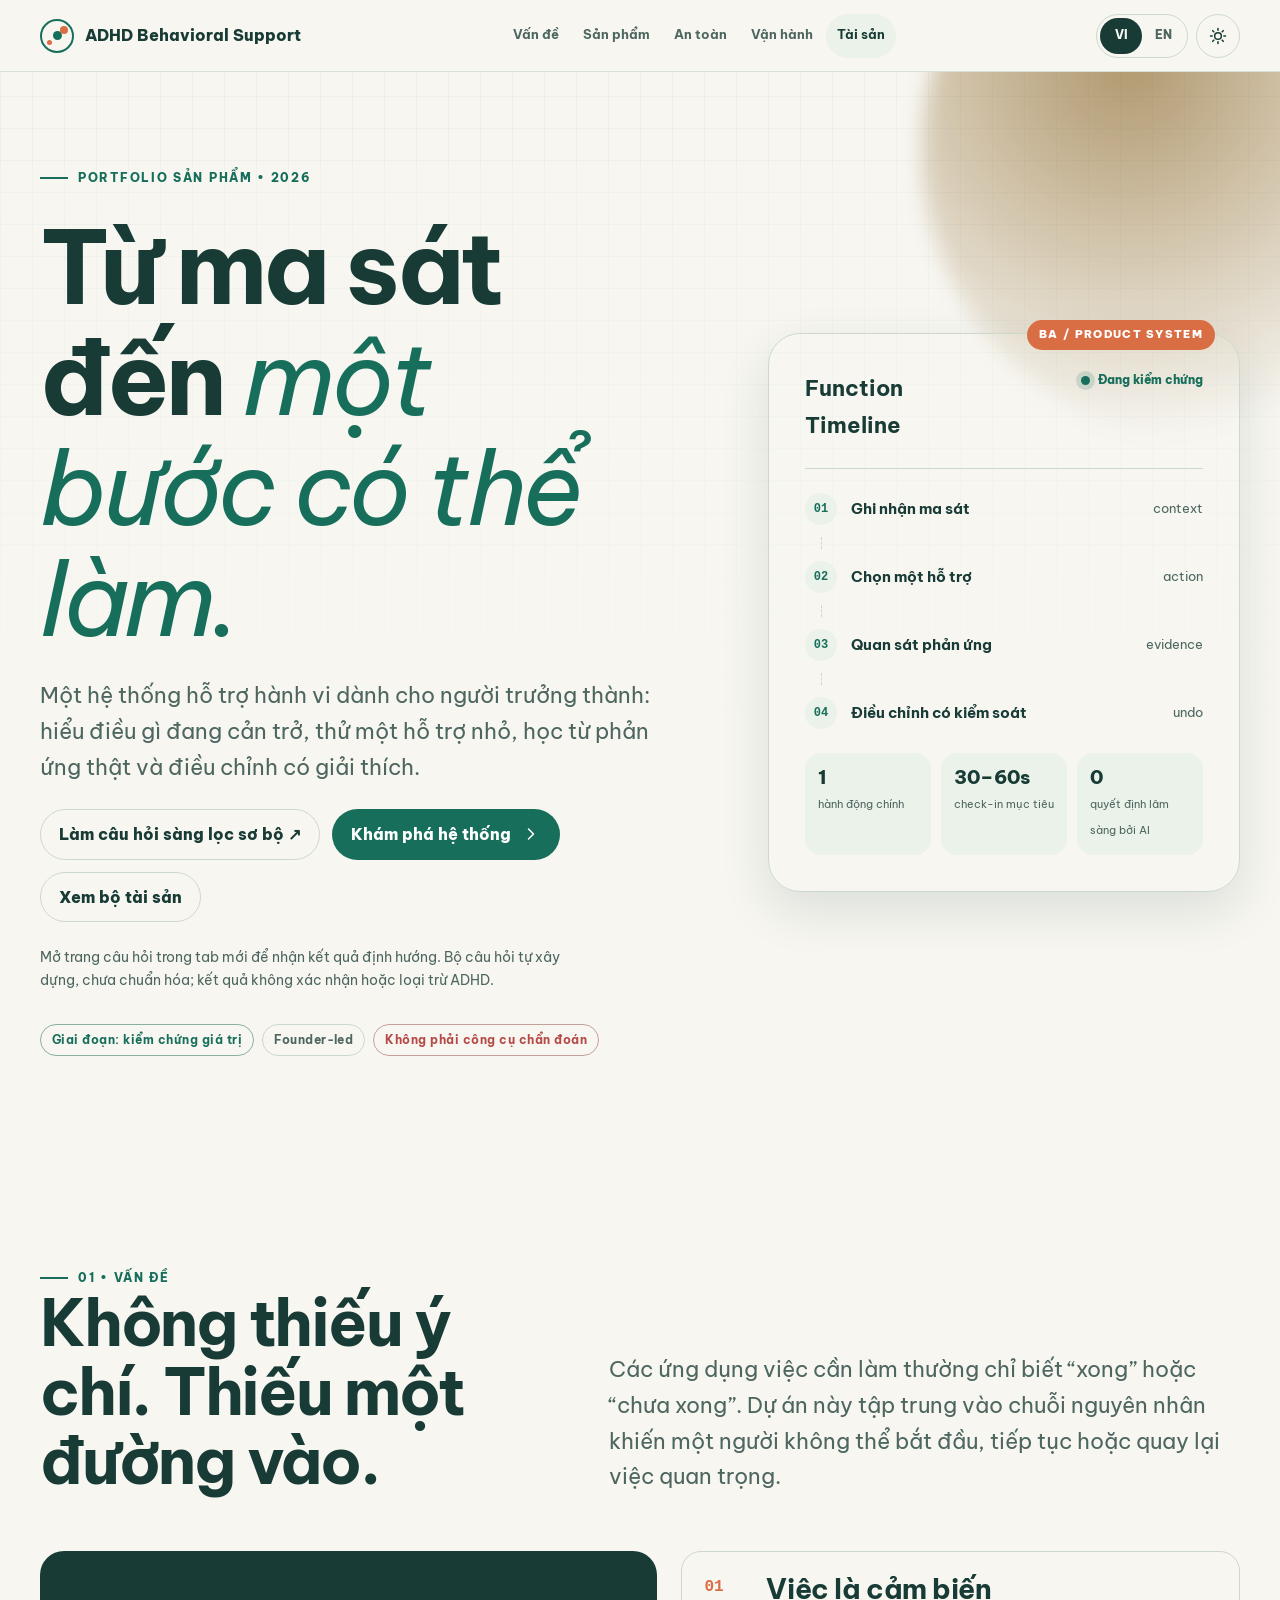
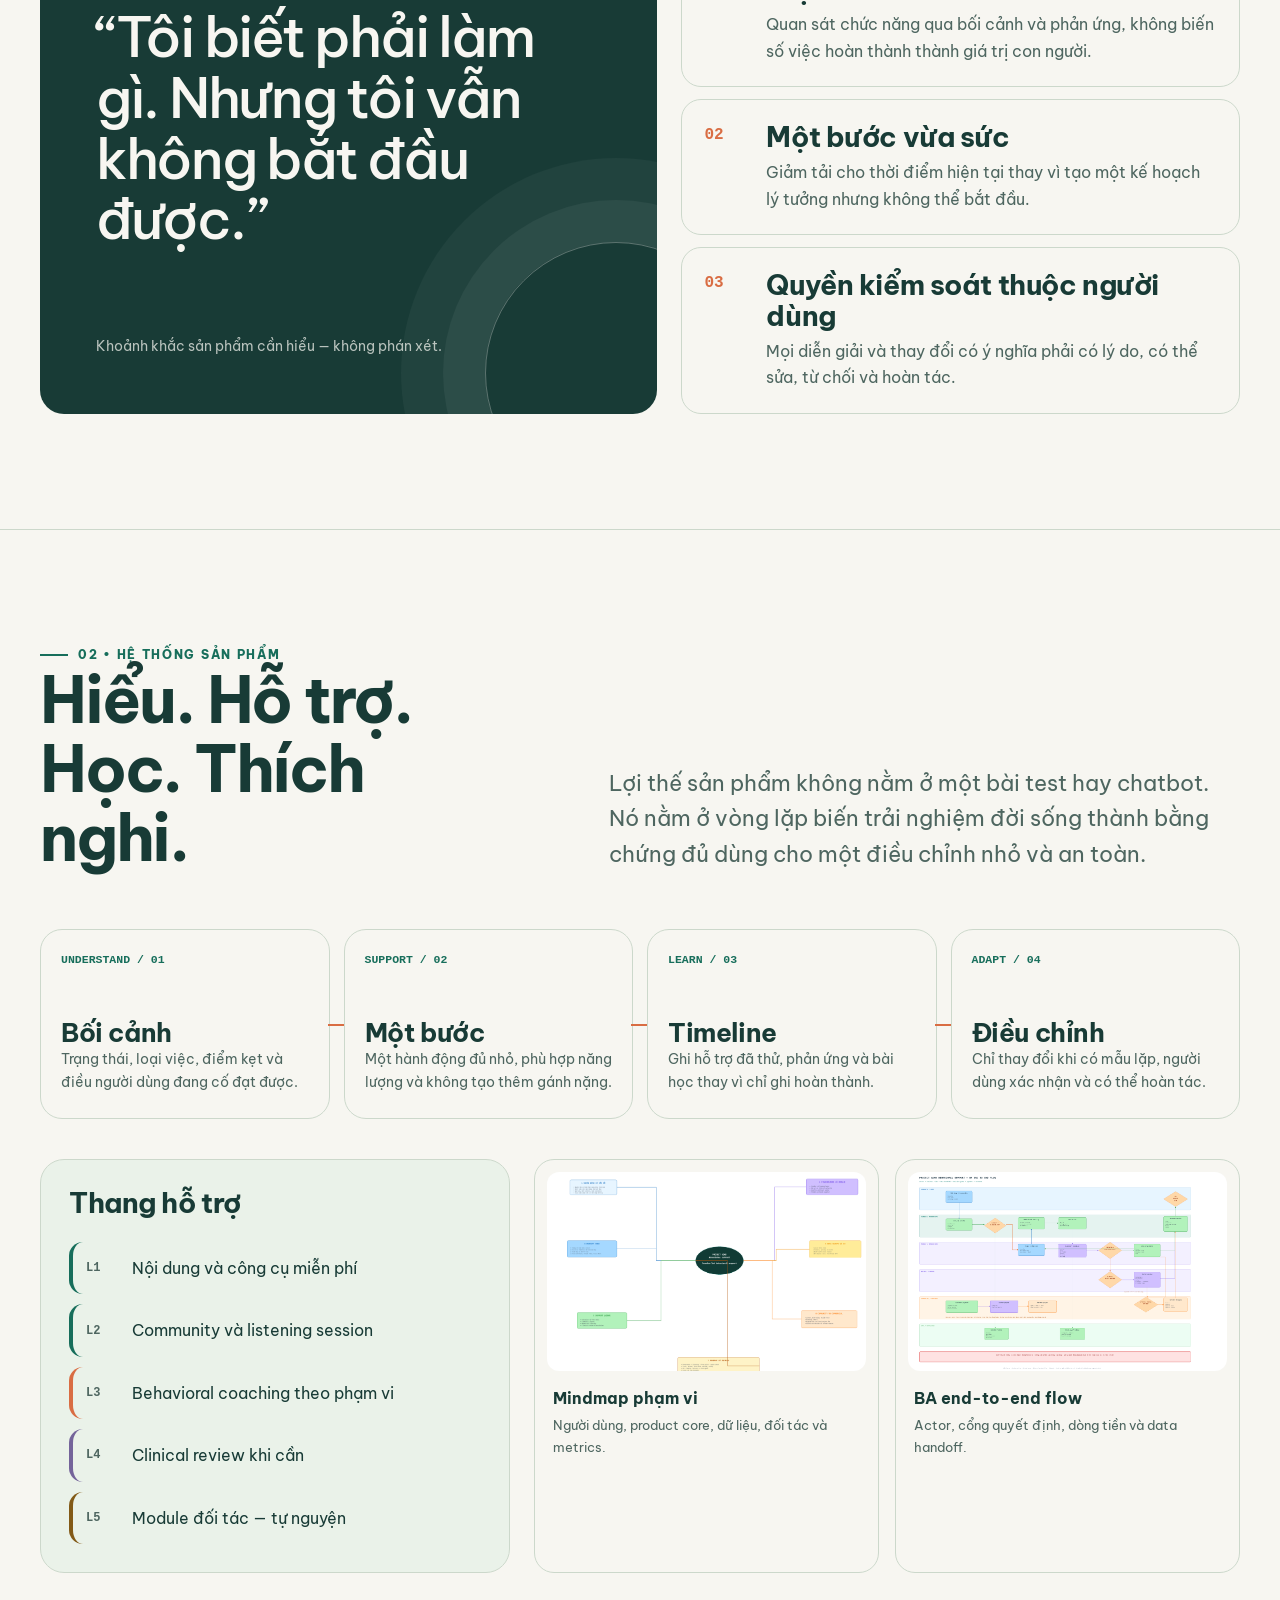
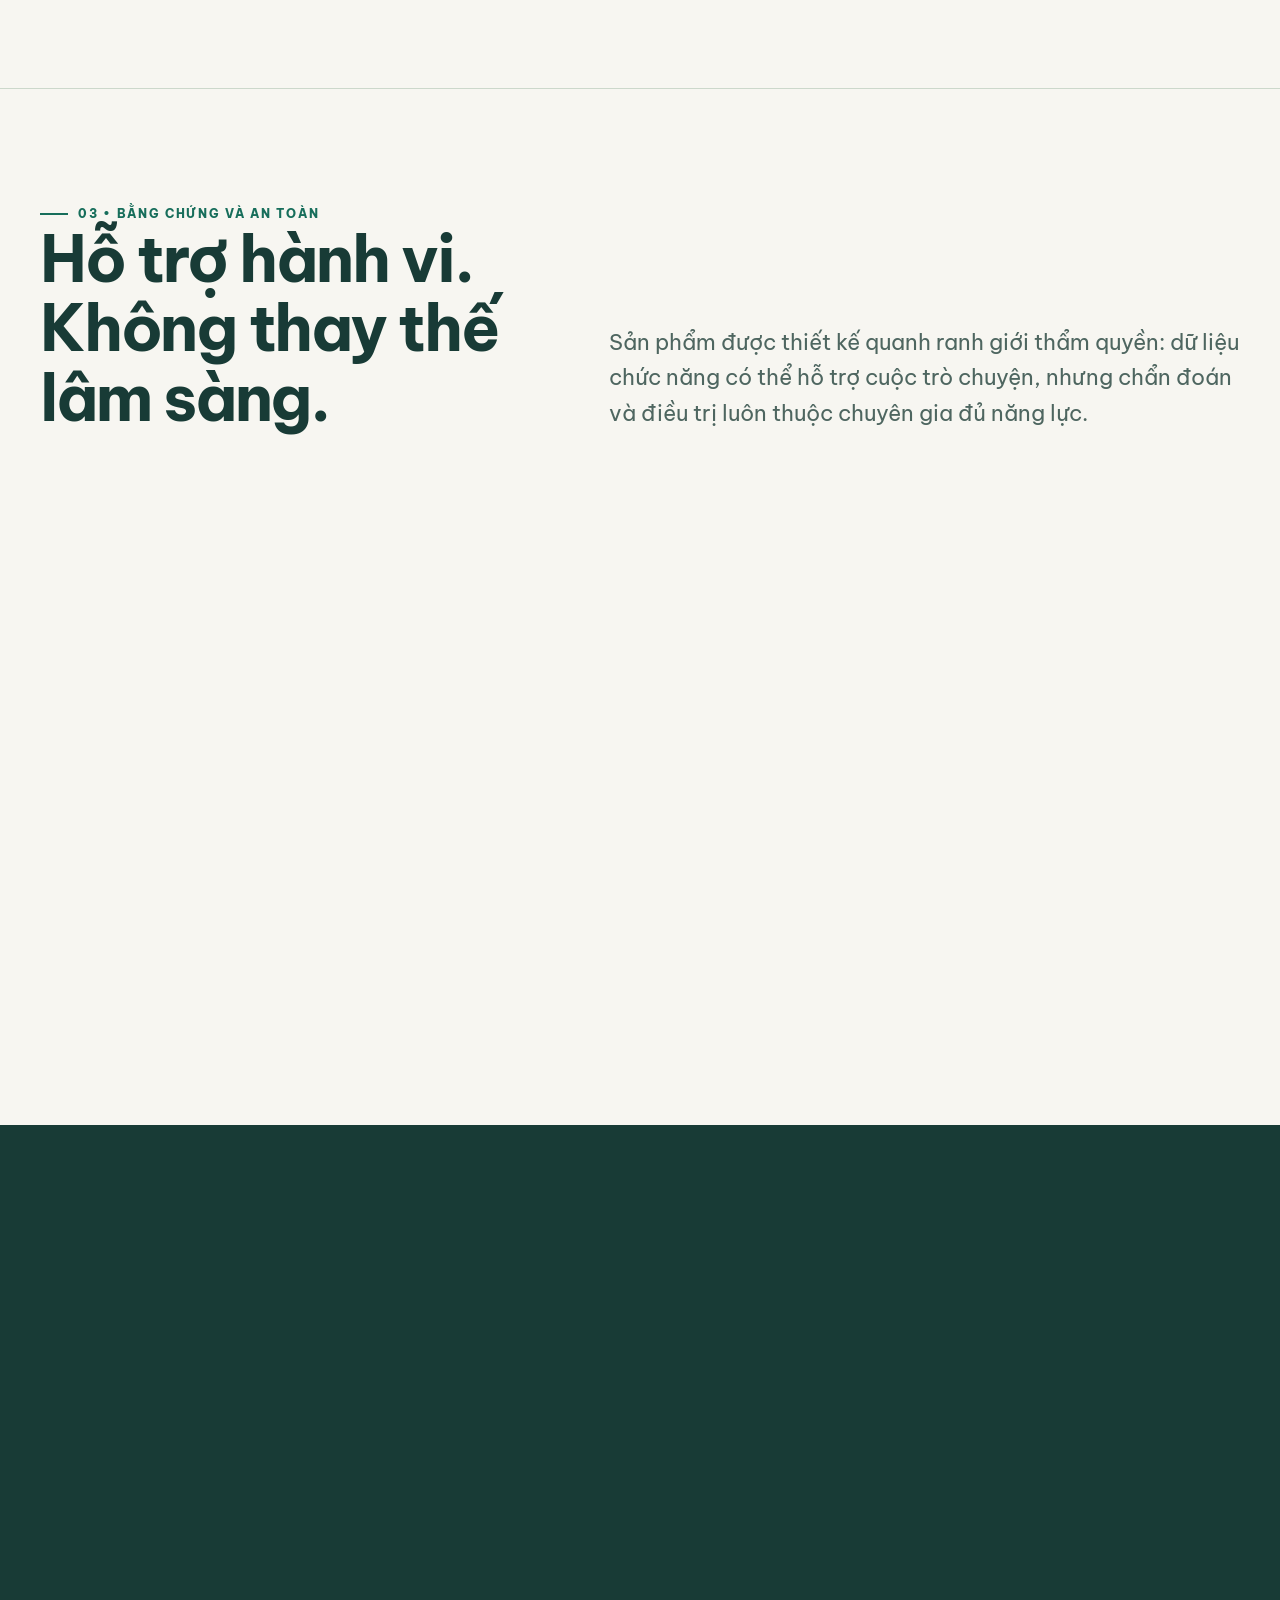
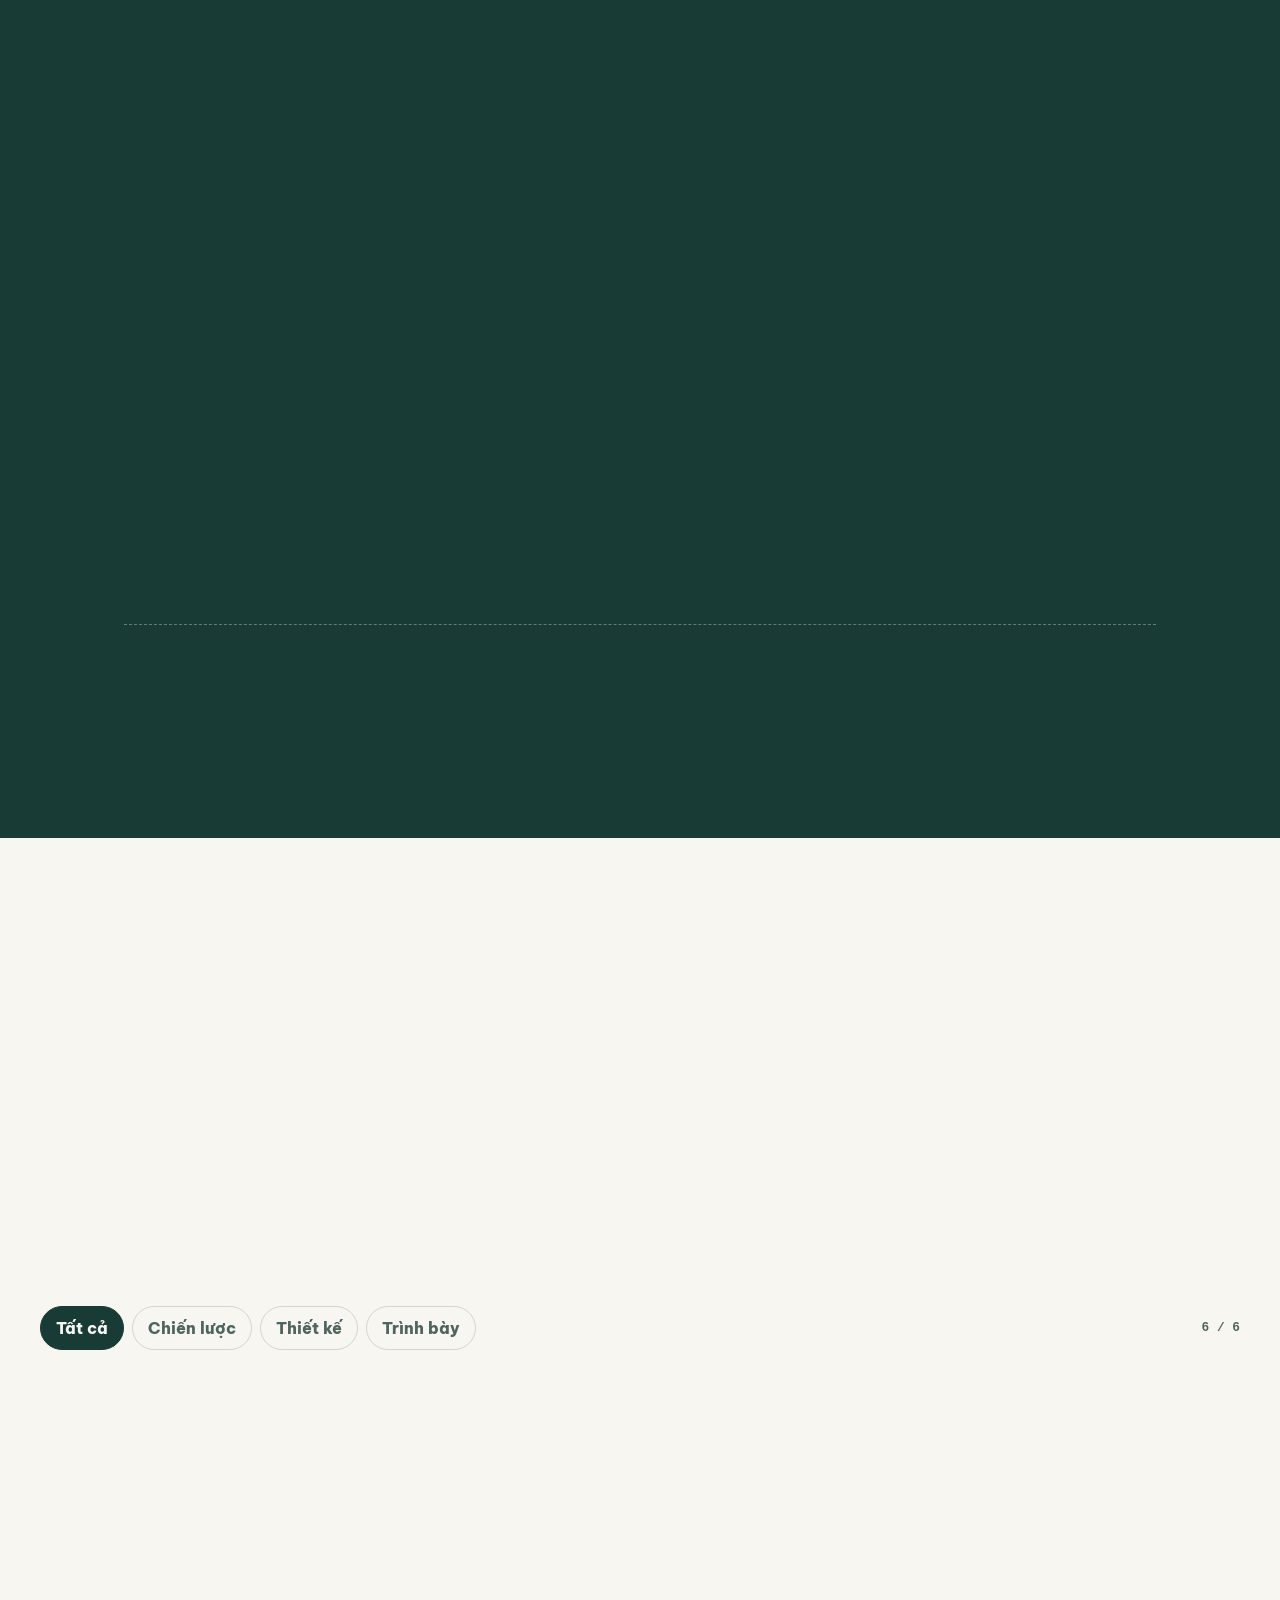
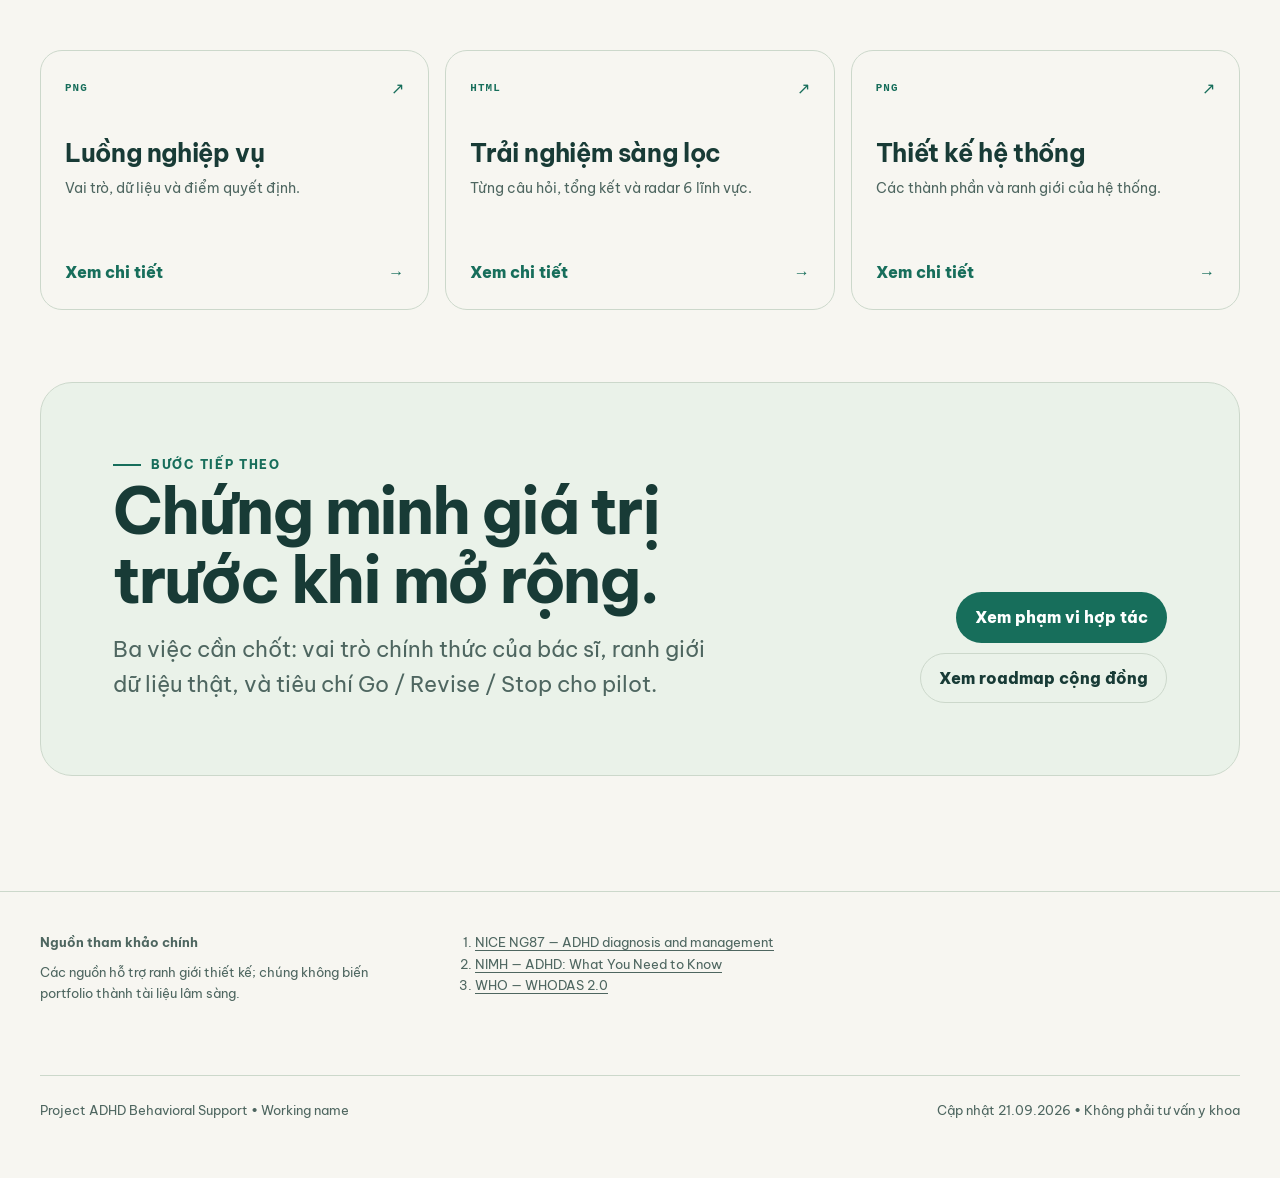
==== commit 3d47b991: "feat(design): share ADHD palette across project pages" ====
--- a/projects/adhd/index.html
+++ b/projects/adhd/index.html
@@ -10,13 +10,8 @@
   <link rel="preconnect" href="https://fonts.gstatic.com" crossorigin>
   <link href="https://fonts.googleapis.com/css2?family=Be+Vietnam+Pro:ital,wght@0,300;0,400;0,500;0,600;0,700;0,800;0,900;1,400;1,600&amp;display=swap" rel="stylesheet">
   <style>
-    :root {
-      --ink:#102a2a;--muted:#52696a;--paper:#f5f1e8;--surface:#fffdf8;--soft:#e8efe9;--line:#c9d5ce;
-      --teal:#0a6f66;--teal-2:#0e9184;--orange:#e76f3c;--amber:#f0b44d;--blue:#2f6f9f;--violet:#6858a8;
-      --danger:#a23a36;--shadow:0 18px 50px rgba(25,55,52,.12);--radius:24px;--max:1200px;--header:72px;
-    }
-    :root[data-theme="dark"]{--ink:#ecf7f2;--muted:#acc1ba;--paper:#0b1818;--surface:#102322;--soft:#17302d;--line:#294945;--teal:#60d0c0;--teal-2:#86e2d5;--orange:#ff9469;--amber:#f4ca78;--blue:#83bde5;--violet:#b9a9f0;--danger:#ff9a94;--shadow:0 20px 60px rgba(0,0,0,.28)}
-    @media(prefers-color-scheme:dark){:root:not([data-theme="light"]){--ink:#ecf7f2;--muted:#acc1ba;--paper:#0b1818;--surface:#102322;--soft:#17302d;--line:#294945;--teal:#60d0c0;--teal-2:#86e2d5;--orange:#ff9469;--amber:#f4ca78;--blue:#83bde5;--violet:#b9a9f0;--danger:#ff9a94;--shadow:0 20px 60px rgba(0,0,0,.28)}}
+    :root {--shadow:0 18px 50px rgba(25,55,52,.12);--radius:24px;--max:1200px;--header:72px;}
+    :root[data-theme="dark"]{--shadow:0 20px 60px rgba(0,0,0,.28)}
     *{box-sizing:border-box}html{scroll-behavior:smooth;scroll-padding-top:calc(var(--header) + 16px)}
     body{margin:0;background:var(--paper);color:var(--ink);font-family:"Be Vietnam Pro","Segoe UI",Tahoma,sans-serif;font-size:16px;line-height:1.65;overflow-x:hidden}
     body::before{content:"";position:fixed;inset:0;pointer-events:none;z-index:-2;background-image:linear-gradient(rgba(10,111,102,.045) 1px,transparent 1px),linear-gradient(90deg,rgba(10,111,102,.045) 1px,transparent 1px);background-size:32px 32px;mask-image:linear-gradient(to bottom,black,transparent 82%)}
@@ -28,7 +23,7 @@
     .kicker{font-size:clamp(1.12rem,2vw,1.35rem);max-width:62ch;color:var(--muted)}
     #screening-note{font-size:.875rem;color:var(--muted);max-width:62ch}
     .tag{display:inline-flex;align-items:center;min-height:32px;padding:5px 11px;border:1px solid var(--line);border-radius:999px;color:var(--muted);font-size:.76rem;font-weight:700;letter-spacing:.04em;background:color-mix(in srgb,var(--surface) 82%,transparent)}.tag.live{color:var(--teal);border-color:color-mix(in srgb,var(--teal) 38%,var(--line))}.tag.warn{color:var(--danger);border-color:color-mix(in srgb,var(--danger) 38%,var(--line))}
-    .button{display:inline-flex;align-items:center;justify-content:center;gap:10px;min-height:48px;padding:11px 18px;border-radius:999px;border:1px solid transparent;background:var(--teal);color:#fff;text-decoration:none;font-weight:800;cursor:pointer;transition:transform .2s ease,box-shadow .2s ease}.button:hover{transform:translateY(-2px);box-shadow:0 10px 24px rgba(10,111,102,.22)}.button.secondary{background:transparent;color:var(--ink);border-color:var(--line);box-shadow:none}
+    .button{display:inline-flex;align-items:center;justify-content:center;gap:10px;min-height:48px;padding:11px 18px;border-radius:999px;border:1px solid transparent;background:var(--teal);color:var(--color-on-primary);text-decoration:none;font-weight:800;cursor:pointer;transition:transform .2s ease,box-shadow .2s ease}.button:hover{transform:translateY(-2px);box-shadow:0 10px 24px rgba(10,111,102,.22)}.button.secondary{background:transparent;color:var(--ink);border-color:var(--line);box-shadow:none}
     .icon{width:20px;height:20px;stroke:currentColor;stroke-width:1.8;fill:none;stroke-linecap:round;stroke-linejoin:round;flex:none}
     .topbar{position:sticky;top:0;z-index:100;height:var(--header);background:color-mix(in srgb,var(--paper) 88%,transparent);backdrop-filter:blur(14px);border-bottom:1px solid color-mix(in srgb,var(--line) 70%,transparent)}.topbar .shell{height:100%;display:flex;align-items:center;justify-content:space-between;gap:18px}
     .brand{display:flex;align-items:center;gap:11px;text-decoration:none;font-weight:800;white-space:nowrap}.brand-mark{width:34px;height:34px;border-radius:50%;border:2px solid var(--teal);display:grid;place-items:center;position:relative}.brand-mark::before,.brand-mark::after{content:"";position:absolute;background:var(--orange);border-radius:50%}.brand-mark::before{width:8px;height:8px;top:5px;right:4px}.brand-mark::after{width:5px;height:5px;bottom:6px;left:5px}.brand-mark span{width:9px;height:9px;background:var(--teal);border-radius:50%}
@@ -45,7 +40,7 @@
     .visual-pair{display:grid;grid-template-columns:repeat(2,1fr);gap:16px}figure{margin:0}.visual-card{background:var(--paper);border:1px solid var(--line);border-radius:20px;padding:12px;display:flex;flex-direction:column;min-height:100%}.visual-card a{display:block;border-radius:12px;overflow:hidden;background:#fff;aspect-ratio:16/10}.visual-card img{width:100%;height:100%;object-fit:cover;object-position:center}.visual-card figcaption{padding:14px 6px 4px;display:grid;gap:4px}.visual-card small{color:var(--muted)}
     .evidence-grid{display:grid;grid-template-columns:1fr 1fr;gap:24px}.source-stack{display:grid;gap:12px}.source-card{display:grid;grid-template-columns:54px 1fr;gap:16px;padding:22px;border:1px solid var(--line);background:var(--surface);border-radius:20px;text-decoration:none;transition:transform .2s ease,border-color .2s ease}.source-card:hover{transform:translateX(4px);border-color:var(--teal)}.source-mark{width:50px;height:50px;border-radius:14px;background:var(--soft);display:grid;place-items:center;color:var(--teal);font-weight:900}.source-card p{color:var(--muted);font-size:.86rem;margin-top:4px}
     .guardrail{border-radius:var(--radius);background:var(--ink);color:var(--paper);padding:clamp(26px,5vw,48px);display:grid;gap:24px}.guardrail-list{display:grid;gap:12px}.guardrail-item{display:grid;grid-template-columns:26px 1fr;gap:12px;align-items:start;color:color-mix(in srgb,var(--paper) 84%,transparent)}.guardrail-item svg{color:var(--orange);margin-top:2px}.guardrail-note{padding-top:20px;border-top:1px solid color-mix(in srgb,var(--paper) 18%,transparent);font-size:.83rem;color:color-mix(in srgb,var(--paper) 62%,transparent)}
-    .model{background:var(--ink);color:var(--paper);overflow:hidden}.model .eyebrow{color:var(--amber)}.model .kicker{color:color-mix(in srgb,var(--paper) 68%,transparent)}.operating-model{display:grid;grid-template-columns:repeat(3,1fr);gap:14px;margin-bottom:54px}.role-card{border:1px solid color-mix(in srgb,var(--paper) 18%,transparent);border-radius:22px;padding:26px;background:color-mix(in srgb,var(--paper) 5%,transparent);min-height:300px;display:flex;flex-direction:column}.role-card.featured{background:var(--teal);color:#fff;border-color:transparent;transform:translateY(-12px)}.role-card .role-icon{width:46px;height:46px;border-radius:14px;display:grid;place-items:center;background:color-mix(in srgb,currentColor 10%,transparent);margin-bottom:36px}.role-card p{margin-top:12px;color:color-mix(in srgb,currentColor 72%,transparent)}.role-card ul{padding-left:18px;margin:auto 0 0;color:color-mix(in srgb,currentColor 82%,transparent);font-size:.88rem}
+    .model{background:var(--ink);color:var(--paper);overflow:hidden}.model .eyebrow{color:var(--amber)}.model .kicker{color:color-mix(in srgb,var(--paper) 68%,transparent)}.operating-model{display:grid;grid-template-columns:repeat(3,1fr);gap:14px;margin-bottom:54px}.role-card{border:1px solid color-mix(in srgb,var(--paper) 18%,transparent);border-radius:22px;padding:26px;background:color-mix(in srgb,var(--paper) 5%,transparent);min-height:300px;display:flex;flex-direction:column}.role-card.featured{background:var(--teal);color:var(--color-on-primary);border-color:transparent;transform:translateY(-12px)}.role-card .role-icon{width:46px;height:46px;border-radius:14px;display:grid;place-items:center;background:color-mix(in srgb,currentColor 10%,transparent);margin-bottom:36px}.role-card p{margin-top:12px;color:color-mix(in srgb,currentColor 72%,transparent)}.role-card ul{padding-left:18px;margin:auto 0 0;color:color-mix(in srgb,currentColor 82%,transparent);font-size:.88rem}
     .rule-strip{display:flex;align-items:flex-start;gap:14px;margin:0 0 64px;padding:18px 20px;border:1px solid color-mix(in srgb,var(--orange) 55%,transparent);border-radius:18px;color:color-mix(in srgb,var(--paper) 82%,transparent)}.roadmap{display:grid;grid-template-columns:repeat(6,1fr);position:relative;gap:8px}.roadmap::before{content:"";position:absolute;left:7%;right:7%;top:22px;border-top:1px dashed color-mix(in srgb,var(--paper) 34%,transparent)}.phase{position:relative;padding-top:52px}.phase::before{content:"";position:absolute;top:12px;left:calc(50% - 10px);width:20px;height:20px;border-radius:50%;background:var(--ink);border:4px solid var(--amber);z-index:2}.phase b{display:block;text-align:center;font:800 .68rem/1.2 ui-monospace,monospace;color:var(--amber);letter-spacing:.08em}.phase span{display:block;text-align:center;margin-top:8px;font-size:.82rem;color:color-mix(in srgb,var(--paper) 74%,transparent)}
     .asset-toolbar{display:flex;justify-content:space-between;gap:18px;align-items:center;margin-bottom:24px}.filters{display:flex;flex-wrap:wrap;gap:8px}.filter{min-height:44px;padding:8px 15px;border:1px solid var(--line);border-radius:999px;background:var(--surface);color:var(--muted);font-weight:800;cursor:pointer}.filter[aria-pressed="true"]{background:var(--ink);color:var(--paper);border-color:var(--ink)}.asset-count{color:var(--muted);font:700 .8rem/1 ui-monospace,monospace}.asset-grid{display:grid;grid-template-columns:repeat(3,1fr);gap:16px}.asset-card{min-height:260px;border:1px solid var(--line);border-radius:22px;background:var(--surface);padding:24px;display:flex;flex-direction:column;text-decoration:none;transition:transform .2s ease,box-shadow .2s ease}.asset-card:hover{transform:translateY(-4px);box-shadow:var(--shadow)}.asset-card[hidden]{display:none}.asset-top{display:flex;justify-content:space-between;gap:12px;align-items:center;color:var(--teal)}.asset-type{font:800 .68rem/1 ui-monospace,monospace;letter-spacing:.1em}.asset-card h3{margin-top:38px;font-size:1.55rem}.asset-card p{color:var(--muted);font-size:.87rem;margin:10px 0 28px}.asset-link{margin-top:auto;display:flex;align-items:center;justify-content:space-between;font-weight:800;color:var(--teal)}
     .cta{margin-top:72px;border-radius:32px;padding:clamp(32px,6vw,72px);background:var(--soft);border:1px solid var(--line);display:grid;grid-template-columns:1.2fr .8fr;gap:40px;align-items:end}.cta h2{max-width:15ch}.cta-actions{display:flex;flex-wrap:wrap;justify-content:flex-end;gap:10px}
@@ -56,6 +51,7 @@
     @media(prefers-reduced-motion:reduce){html{scroll-behavior:auto}*,*::before,*::after{animation-duration:.01ms!important;animation-iteration-count:1!important;transition-duration:.01ms!important}.reveal{opacity:1;transform:none}}
     @media print{.topbar,.hero-actions,.asset-toolbar{display:none}.hero{min-height:auto}section{padding:42px 0}.reveal{opacity:1;transform:none}.model{break-before:page}.asset-card{break-inside:avoid}}
   </style>
+  <link rel="stylesheet" href="assets/design-tokens.css">
 </head>
 <body data-language="vi">
   <a class="skip" href="#main"><span class="copy vi">Bỏ qua điều hướng</span><span class="copy en">Skip navigation</span></a>
--- a/projects/adhd/assets/design-tokens.css
+++ b/projects/adhd/assets/design-tokens.css
@@ -0,0 +1,225 @@
+/* Generated from assets/design-tokens.json. Run npm run build:tokens after editing JSON. */
+:root {
+  --primitive-background: #F7F6F1;
+  --primitive-surface: #FFFEFA;
+  --primitive-surfaceSoft: #EAF2E9;
+  --primitive-foreground: #183B36;
+  --primitive-mutedForeground: #4E6660;
+  --primitive-border: #CCD8CB;
+  --primitive-primary: #176E5B;
+  --primitive-primaryHover: #11513F;
+  --primitive-primarySoft: #EAF2E9;
+  --primitive-onPrimary: #FFFFFF;
+  --primitive-info: #3D7EA6;
+  --primitive-infoText: #245A75;
+  --primitive-infoSoft: #EAF3F8;
+  --primitive-reflection: #74649A;
+  --primitive-reflectionSoft: #F0EDF7;
+  --primitive-progress: #C99537;
+  --primitive-progressText: #825A17;
+  --primitive-progressSoft: #FFF1D6;
+  --primitive-danger: #B64845;
+  --primitive-dangerSoft: #FBE9E6;
+  --primitive-warmAccent: #D96D43;
+  --primitive-focus: #825A17;
+  --color-background: var(--primitive-background);
+  --color-surface: var(--primitive-surface);
+  --color-surface-soft: var(--primitive-surfaceSoft);
+  --color-foreground: var(--primitive-foreground);
+  --color-muted-foreground: var(--primitive-mutedForeground);
+  --color-border: var(--primitive-border);
+  --color-primary: var(--primitive-primary);
+  --color-primary-hover: var(--primitive-primaryHover);
+  --color-primary-soft: var(--primitive-primarySoft);
+  --color-on-primary: var(--primitive-onPrimary);
+  --color-information: var(--primitive-infoText);
+  --color-information-soft: var(--primitive-infoSoft);
+  --color-reflection: var(--primitive-reflection);
+  --color-reflection-soft: var(--primitive-reflectionSoft);
+  --color-progress: var(--primitive-progressText);
+  --color-progress-soft: var(--primitive-progressSoft);
+  --color-danger: var(--primitive-danger);
+  --color-danger-soft: var(--primitive-dangerSoft);
+  --color-focus-ring: var(--primitive-focus);
+  --button-background: var(--primitive-primary);
+  --button-foreground: var(--primitive-onPrimary);
+  --button-hover-background: var(--primitive-primaryHover);
+  --card-background: var(--primitive-surface);
+  --card-border: var(--primitive-border);
+  --result-chart-stroke: var(--primitive-primary);
+  --result-chart-fill: var(--primitive-primarySoft);
+  --bg: var(--primitive-background);
+  --paper: var(--primitive-background);
+  --card: var(--primitive-surface);
+  --solid: var(--primitive-surface);
+  --soft: var(--primitive-surfaceSoft);
+  --ink: var(--primitive-foreground);
+  --muted: var(--primitive-mutedForeground);
+  --line: var(--primitive-border);
+  --teal: var(--primitive-primary);
+  --teal-2: var(--primitive-primaryHover);
+  --teal2: var(--primitive-primaryHover);
+  --teal-dark: var(--primitive-primaryHover);
+  --teal-soft: var(--primitive-primarySoft);
+  --blue: var(--primitive-infoText);
+  --blue-soft: var(--primitive-infoSoft);
+  --purple: var(--primitive-reflection);
+  --violet: var(--primitive-reflection);
+  --purple-soft: var(--primitive-reflectionSoft);
+  --amber: var(--primitive-progressText);
+  --amber-soft: var(--primitive-progressSoft);
+  --orange: var(--primitive-warmAccent);
+  --red: var(--primitive-danger);
+  --danger: var(--primitive-danger);
+  --red-soft: var(--primitive-dangerSoft);
+}
+:root[data-theme="dark"] {
+  --primitive-background: #101E1C;
+  --primitive-surface: #182B28;
+  --primitive-surfaceSoft: #203B31;
+  --primitive-foreground: #ECF5EE;
+  --primitive-mutedForeground: #B7CBBF;
+  --primitive-border: #365249;
+  --primitive-primary: #7DD5B6;
+  --primitive-primaryHover: #A9E7CE;
+  --primitive-primarySoft: #203B31;
+  --primitive-onPrimary: #102821;
+  --primitive-info: #99C5DF;
+  --primitive-infoText: #B8DDF0;
+  --primitive-infoSoft: #233B48;
+  --primitive-reflection: #C2B4E8;
+  --primitive-reflectionSoft: #322B46;
+  --primitive-progress: #F4C279;
+  --primitive-progressText: #F4C279;
+  --primitive-progressSoft: #493920;
+  --primitive-danger: #FFA9A2;
+  --primitive-dangerSoft: #4D2D2D;
+  --primitive-warmAccent: #FF9A70;
+  --primitive-focus: #F4C279;
+  --color-background: var(--primitive-background);
+  --color-surface: var(--primitive-surface);
+  --color-surface-soft: var(--primitive-surfaceSoft);
+  --color-foreground: var(--primitive-foreground);
+  --color-muted-foreground: var(--primitive-mutedForeground);
+  --color-border: var(--primitive-border);
+  --color-primary: var(--primitive-primary);
+  --color-primary-hover: var(--primitive-primaryHover);
+  --color-primary-soft: var(--primitive-primarySoft);
+  --color-on-primary: var(--primitive-onPrimary);
+  --color-information: var(--primitive-infoText);
+  --color-information-soft: var(--primitive-infoSoft);
+  --color-reflection: var(--primitive-reflection);
+  --color-reflection-soft: var(--primitive-reflectionSoft);
+  --color-progress: var(--primitive-progressText);
+  --color-progress-soft: var(--primitive-progressSoft);
+  --color-danger: var(--primitive-danger);
+  --color-danger-soft: var(--primitive-dangerSoft);
+  --color-focus-ring: var(--primitive-focus);
+  --button-background: var(--primitive-primary);
+  --button-foreground: var(--primitive-onPrimary);
+  --button-hover-background: var(--primitive-primaryHover);
+  --card-background: var(--primitive-surface);
+  --card-border: var(--primitive-border);
+  --result-chart-stroke: var(--primitive-primary);
+  --result-chart-fill: var(--primitive-primarySoft);
+  --bg: var(--primitive-background);
+  --paper: var(--primitive-background);
+  --card: var(--primitive-surface);
+  --solid: var(--primitive-surface);
+  --soft: var(--primitive-surfaceSoft);
+  --ink: var(--primitive-foreground);
+  --muted: var(--primitive-mutedForeground);
+  --line: var(--primitive-border);
+  --teal: var(--primitive-primary);
+  --teal-2: var(--primitive-primaryHover);
+  --teal2: var(--primitive-primaryHover);
+  --teal-dark: var(--primitive-primaryHover);
+  --teal-soft: var(--primitive-primarySoft);
+  --blue: var(--primitive-infoText);
+  --blue-soft: var(--primitive-infoSoft);
+  --purple: var(--primitive-reflection);
+  --violet: var(--primitive-reflection);
+  --purple-soft: var(--primitive-reflectionSoft);
+  --amber: var(--primitive-progressText);
+  --amber-soft: var(--primitive-progressSoft);
+  --orange: var(--primitive-warmAccent);
+  --red: var(--primitive-danger);
+  --danger: var(--primitive-danger);
+  --red-soft: var(--primitive-dangerSoft);
+}
+@media (prefers-color-scheme: dark) {
+  :root:not([data-theme="light"]):not([data-theme="dark"]) {
+  --primitive-background: #101E1C;
+  --primitive-surface: #182B28;
+  --primitive-surfaceSoft: #203B31;
+  --primitive-foreground: #ECF5EE;
+  --primitive-mutedForeground: #B7CBBF;
+  --primitive-border: #365249;
+  --primitive-primary: #7DD5B6;
+  --primitive-primaryHover: #A9E7CE;
+  --primitive-primarySoft: #203B31;
+  --primitive-onPrimary: #102821;
+  --primitive-info: #99C5DF;
+  --primitive-infoText: #B8DDF0;
+  --primitive-infoSoft: #233B48;
+  --primitive-reflection: #C2B4E8;
+  --primitive-reflectionSoft: #322B46;
+  --primitive-progress: #F4C279;
+  --primitive-progressText: #F4C279;
+  --primitive-progressSoft: #493920;
+  --primitive-danger: #FFA9A2;
+  --primitive-dangerSoft: #4D2D2D;
+  --primitive-warmAccent: #FF9A70;
+  --primitive-focus: #F4C279;
+  --color-background: var(--primitive-background);
+  --color-surface: var(--primitive-surface);
+  --color-surface-soft: var(--primitive-surfaceSoft);
+  --color-foreground: var(--primitive-foreground);
+  --color-muted-foreground: var(--primitive-mutedForeground);
+  --color-border: var(--primitive-border);
+  --color-primary: var(--primitive-primary);
+  --color-primary-hover: var(--primitive-primaryHover);
+  --color-primary-soft: var(--primitive-primarySoft);
+  --color-on-primary: var(--primitive-onPrimary);
+  --color-information: var(--primitive-infoText);
+  --color-information-soft: var(--primitive-infoSoft);
+  --color-reflection: var(--primitive-reflection);
+  --color-reflection-soft: var(--primitive-reflectionSoft);
+  --color-progress: var(--primitive-progressText);
+  --color-progress-soft: var(--primitive-progressSoft);
+  --color-danger: var(--primitive-danger);
+  --color-danger-soft: var(--primitive-dangerSoft);
+  --color-focus-ring: var(--primitive-focus);
+  --button-background: var(--primitive-primary);
+  --button-foreground: var(--primitive-onPrimary);
+  --button-hover-background: var(--primitive-primaryHover);
+  --card-background: var(--primitive-surface);
+  --card-border: var(--primitive-border);
+  --result-chart-stroke: var(--primitive-primary);
+  --result-chart-fill: var(--primitive-primarySoft);
+  --bg: var(--primitive-background);
+  --paper: var(--primitive-background);
+  --card: var(--primitive-surface);
+  --solid: var(--primitive-surface);
+  --soft: var(--primitive-surfaceSoft);
+  --ink: var(--primitive-foreground);
+  --muted: var(--primitive-mutedForeground);
+  --line: var(--primitive-border);
+  --teal: var(--primitive-primary);
+  --teal-2: var(--primitive-primaryHover);
+  --teal2: var(--primitive-primaryHover);
+  --teal-dark: var(--primitive-primaryHover);
+  --teal-soft: var(--primitive-primarySoft);
+  --blue: var(--primitive-infoText);
+  --blue-soft: var(--primitive-infoSoft);
+  --purple: var(--primitive-reflection);
+  --violet: var(--primitive-reflection);
+  --purple-soft: var(--primitive-reflectionSoft);
+  --amber: var(--primitive-progressText);
+  --amber-soft: var(--primitive-progressSoft);
+  --orange: var(--primitive-warmAccent);
+  --red: var(--primitive-danger);
+  --danger: var(--primitive-danger);
+  --red-soft: var(--primitive-dangerSoft);
+  }
+}
